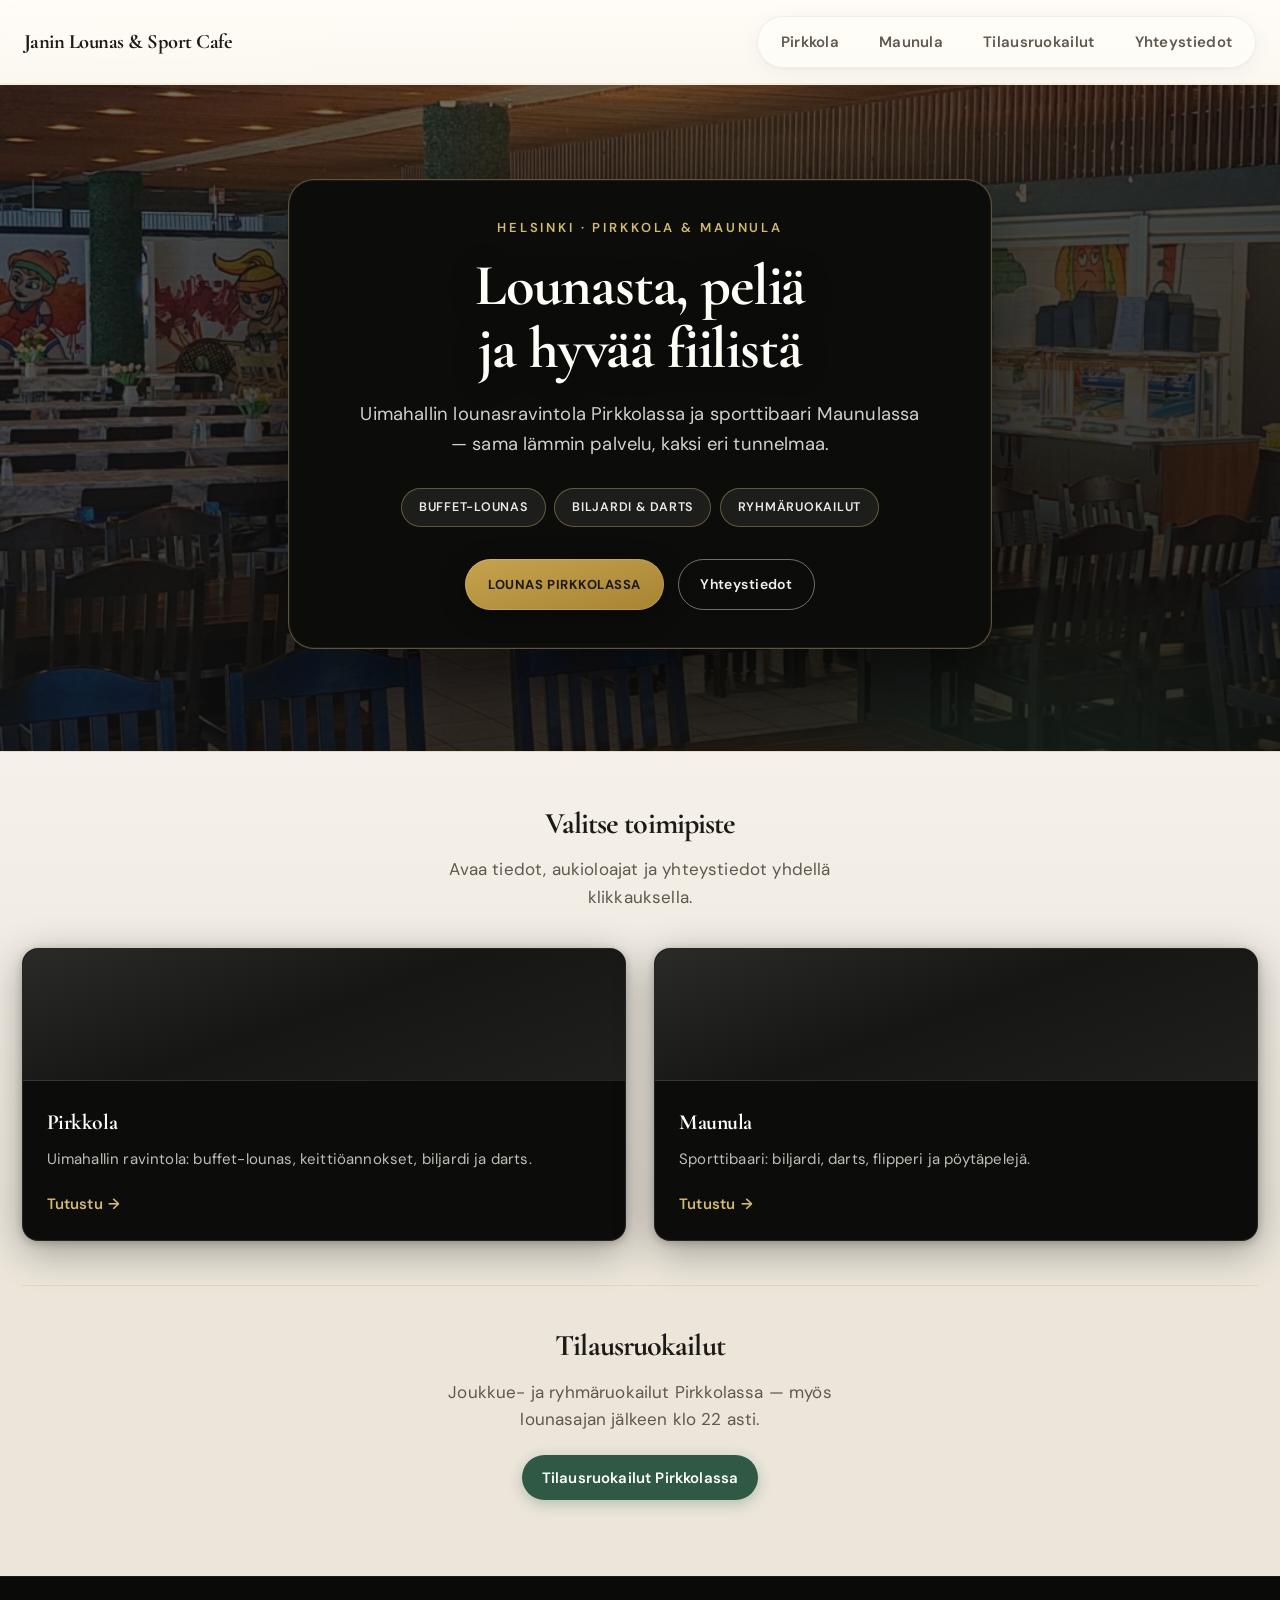
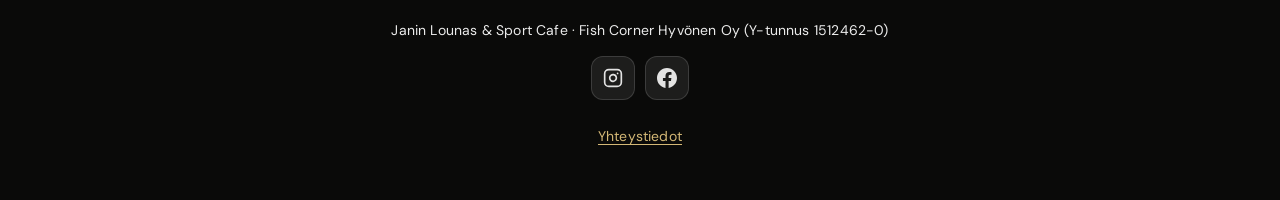
==== index.html @ 51cffa95 "Lisää faviconit, PWA-kuvakkeet ja jakoesikatselut. - Useita favicon-kokoja, apple-touch-icon, Androi" ====
<!DOCTYPE html>
<html lang="fi">
<head>
  <meta charset="utf-8">
  <meta name="viewport" content="width=device-width, initial-scale=1, viewport-fit=cover">
  <meta name="theme-color" content="#12110f">
  <title>Janin Lounas &amp; Sport Cafe — Tervetuloa</title>
  <meta name="description" content="Kahvilat ja ravintolat Helsingissä Pirkkolassa ja Maunulassa: lounas, anniskelu, live-urheilu sekä biljardi ja darts. Janin Lounas &amp; Sport Cafe.">
  <link rel="canonical" href="https://janinsportcafe.fi/">
  <meta name="robots" content="index, follow, max-image-preview:large">
  <link rel="sitemap" type="application/xml" title="Sitemap" href="https://janinsportcafe.fi/sitemap.xml">
  <link rel="alternate" hreflang="fi" href="https://janinsportcafe.fi/">
  <link rel="alternate" hreflang="x-default" href="https://janinsportcafe.fi/">
  <link rel="icon" href="favicon.ico" sizes="48x48">
  <link rel="icon" href="images/favicon-32x32.png" type="image/png" sizes="32x32">
  <link rel="icon" href="images/favicon-16x16.png" type="image/png" sizes="16x16">
  <link rel="icon" href="images/favicon.png" type="image/png" sizes="150x150">
  <link rel="apple-touch-icon" href="images/apple-touch-icon.png" sizes="180x180">
  <link rel="manifest" href="site.webmanifest">
  <meta name="application-name" content="Janin Lounas &amp; Sport Cafe">
  <meta name="apple-mobile-web-app-title" content="Janin Cafe">
  <meta name="apple-mobile-web-app-capable" content="yes">
  <meta name="apple-mobile-web-app-status-bar-style" content="black-translucent">
  <meta name="mobile-web-app-capable" content="yes">
  <meta name="msapplication-TileColor" content="#12110f">
  <meta name="msapplication-TileImage" content="https://janinsportcafe.fi/images/mstile-150x150.png">
  <meta name="msapplication-config" content="browserconfig.xml">
  <meta property="og:locale" content="fi_FI">
  <meta property="og:site_name" content="Janin Lounas &amp; Sport Cafe">
  <meta property="og:type" content="website">
  <meta property="og:title" content="Janin Lounas &amp; Sport Cafe — Tervetuloa">
  <meta property="og:description" content="Kahvilat ja ravintolat Helsingissä Pirkkolassa ja Maunulassa: lounas, anniskelu, live-urheilu sekä biljardi ja darts. Janin Lounas &amp; Sport Cafe.">
  <meta property="og:url" content="https://janinsportcafe.fi/">
  <meta property="og:image" content="https://janinsportcafe.fi/images/og-default.jpg">
  <meta property="og:image:width" content="1200">
  <meta property="og:image:height" content="1200">
  <meta property="og:image:alt" content="Janin Lounas ja Sport Cafe — Pirkkola ja Maunula, Helsinki">
  <meta property="og:image:secure_url" content="https://janinsportcafe.fi/images/og-default.jpg">
  <meta property="og:image:type" content="image/jpeg">
  <meta name="twitter:card" content="summary_large_image">
  <meta name="twitter:title" content="Janin Lounas &amp; Sport Cafe — Tervetuloa">
  <meta name="twitter:description" content="Kahvilat ja ravintolat Helsingissä Pirkkolassa ja Maunulassa: lounas, anniskelu, live-urheilu sekä biljardi ja darts.">
  <meta name="twitter:image" content="https://janinsportcafe.fi/images/og-default.jpg">
  <meta name="twitter:image:alt" content="Janin Lounas ja Sport Cafe — Pirkkola ja Maunula, Helsinki">
  <script type="application/ld+json">
  {
    "@context": "https://schema.org",
    "@graph": [
      {
        "@type": "WebSite",
        "@id": "https://janinsportcafe.fi/#website",
        "url": "https://janinsportcafe.fi/",
        "name": "Janin Lounas & Sport Cafe",
        "description": "Kahvilat ja ravintolat Helsingissä Pirkkolassa ja Maunulassa: lounas, anniskelu, live-urheilu sekä biljardi ja darts.",
        "inLanguage": "fi-FI",
        "publisher": { "@id": "https://janinsportcafe.fi/#organization" }
      },
      {
        "@type": "Organization",
        "@id": "https://janinsportcafe.fi/#organization",
        "name": "Fish Corner Hyvönen Oy",
        "alternateName": "Janin Lounas & Sport Cafe",
        "url": "https://janinsportcafe.fi/",
        "email": "janinsportcafe@hotmail.com",
        "telephone": "+358406879606",
        "taxID": "1512462-0",
        "logo": {
          "@type": "ImageObject",
          "url": "https://janinsportcafe.fi/images/icon-512.png",
          "width": 512,
          "height": 512
        },
        "image": "https://janinsportcafe.fi/images/og-default.jpg",
        "sameAs": [
          "https://www.facebook.com/janinsportcafe",
          "https://www.instagram.com/janin_lounas_pirkkola/"
        ]
      },
      {
        "@type": "Restaurant",
        "@id": "https://janinsportcafe.fi/pirkkola/#restaurant",
        "name": "Janin Lounas & Sport Cafe — Pirkkola",
        "url": "https://janinsportcafe.fi/pirkkola/",
        "image": "https://janinsportcafe.fi/images/home-hero-ravintola.png",
        "telephone": "+358406879606",
        "email": "janinsportcafe@hotmail.com",
        "servesCuisine": ["Suomalainen", "Lounas", "Burgerit"],
        "address": {
          "@type": "PostalAddress",
          "streetAddress": "Pirkkolan metsätie 6",
          "addressLocality": "Helsinki",
          "postalCode": "00630",
          "addressCountry": "FI"
        },
        "geo": {
          "@type": "GeoCoordinates",
          "latitude": 60.2324025,
          "longitude": 24.9122046
        },
        "parentOrganization": { "@id": "https://janinsportcafe.fi/#organization" }
      },
      {
        "@type": "BarOrPub",
        "@id": "https://janinsportcafe.fi/maunula/#restaurant",
        "name": "Janin Sport Bar & Cafe — Maunula",
        "url": "https://janinsportcafe.fi/maunula/",
        "image": "https://janinsportcafe.fi/images/maunula-hero-01.png",
        "telephone": "+358403500588",
        "email": "janinsportcafe@hotmail.com",
        "servesCuisine": ["Suomalainen", "Lounas", "Burgerit"],
        "address": {
          "@type": "PostalAddress",
          "streetAddress": "Rajametsäntie 32",
          "addressLocality": "Helsinki",
          "postalCode": "00630",
          "addressCountry": "FI"
        },
        "geo": {
          "@type": "GeoCoordinates",
          "latitude": 60.2292534,
          "longitude": 24.9336675
        },
        "parentOrganization": { "@id": "https://janinsportcafe.fi/#organization" }
      }
    ]
  }
  </script>
  <link rel="preconnect" href="https://fonts.googleapis.com">
  <link rel="preconnect" href="https://fonts.gstatic.com" crossorigin>
  <link href="https://fonts.googleapis.com/css2?family=Cormorant+Garamond:ital,wght@0,500;0,600;0,700;1,500&family=DM+Sans:ital,opsz,wght@0,9..40,400;0,9..40,500;0,9..40,600;0,9..40,700;1,9..40,400&display=swap" rel="stylesheet">
  <link rel="stylesheet" href="css/style.css">
  <script src="js/nav.js" defer></script>
  <script src="js/home-reveal.js" defer></script>
</head>
<body class="page-home">
  <a class="skip-link" href="#main-content">Hyppää sisältöön</a>
  <div class="layout">
    <header class="site-header site-header--home">
      <div class="site-header__inner">
        <a class="brand" href="index.html">Janin Lounas &amp; Sport Cafe</a>
        <button type="button" class="nav-toggle" aria-expanded="false" aria-controls="primary-nav" aria-label="Avaa valikko">
          <span class="nav-toggle__lines" aria-hidden="true"><span></span><span></span><span></span></span>
        </button>
        <nav id="primary-nav" class="nav nav--primary" aria-label="Päävalikko">
          <a href="pirkkola.html">Pirkkola</a>
          <a href="maunula.html">Maunula</a>
          <a href="pirkkola.html#tilausruokailut">Tilausruokailut</a>
          <a href="yhteystiedot.html">Yhteystiedot</a>
        </nav>
      </div>
    </header>

    <main class="home-main" id="main-content">
      <section class="home-hero" aria-labelledby="home-hero-title">
        <div class="home-hero__bg" aria-hidden="true"></div>
        <div class="home-hero__inner">
          <p class="home-hero__eyebrow home-reveal" style="--reveal-delay: 0ms">Helsinki · Pirkkola &amp; Maunula</p>
          <h1 id="home-hero-title" class="home-hero__title home-reveal" style="--reveal-delay: 90ms">Lounasta, peliä ja hyvää fiilistä</h1>
          <p class="home-hero__lead home-reveal" style="--reveal-delay: 180ms">
            Uimahallin lounasravintola Pirkkolassa ja sporttibaari Maunulassa — sama lämmin palvelu, kaksi eri tunnelmaa.
          </p>
          <ul class="home-hero__chips" aria-label="Palvelut pähkinänkuoressa">
            <li class="home-reveal" style="--reveal-delay: 270ms">Buffet-lounas</li>
            <li class="home-reveal" style="--reveal-delay: 340ms">Biljardi &amp; darts</li>
            <li class="home-reveal" style="--reveal-delay: 410ms">Ryhmäruokailut</li>
          </ul>
          <div class="home-hero__actions home-reveal" style="--reveal-delay: 500ms">
            <a class="btn btn--hero-primary" href="pirkkola.html">Lounas Pirkkolassa</a>
            <a class="btn btn--hero-secondary" href="yhteystiedot.html">Yhteystiedot</a>
          </div>
        </div>
      </section>

      <div class="home-main__inner">
        <header class="home-pick">
          <h2 class="home-pick__title home-reveal">Valitse toimipiste</h2>
          <p class="home-pick__subtitle home-reveal" style="--reveal-delay: 80ms">Avaa tiedot, aukioloajat ja yhteystiedot yhdellä klikkauksella.</p>
        </header>

        <div class="cards cards--home">
          <article class="card card--home home-reveal">
            <a class="card__link" href="pirkkola.html">
              <div class="card__image">
                <img src="https://janinsportcafe.fi/data/uploads/logot/pirkkola.png" alt="" width="200" height="80" loading="lazy" decoding="async">
              </div>
              <div class="card__body">
                <h3 class="card__title">Pirkkola</h3>
                <p class="card__meta">Uimahallin ravintola: buffet-lounas, keittiöannokset, biljardi ja darts.</p>
                <span class="card__cta">Tutustu <span class="card__cta-arrow" aria-hidden="true">→</span></span>
              </div>
            </a>
          </article>

          <article class="card card--home home-reveal">
            <a class="card__link" href="maunula.html">
              <div class="card__image">
                <img src="https://janinsportcafe.fi/data/uploads/logot/maunula.png" alt="" width="200" height="80" loading="lazy" decoding="async">
              </div>
              <div class="card__body">
                <h3 class="card__title">Maunula</h3>
                <p class="card__meta">Sporttibaari: biljardi, darts, flipperi ja pöytäpelejä.</p>
                <span class="card__cta">Tutustu <span class="card__cta-arrow" aria-hidden="true">→</span></span>
              </div>
            </a>
          </article>
        </div>

        <section class="home-tilaus" aria-labelledby="home-tilaus-title">
          <h2 id="home-tilaus-title" class="home-pick__title home-reveal">Tilausruokailut</h2>
          <p class="home-pick__subtitle home-reveal" style="--reveal-delay: 80ms">Joukkue- ja ryhmäruokailut Pirkkolassa — myös lounasajan jälkeen klo 22 asti.</p>
          <div class="home-tilaus__cta home-reveal" style="--reveal-delay: 160ms">
            <a class="btn btn--primary" href="pirkkola.html#tilausruokailut">Tilausruokailut Pirkkolassa</a>
          </div>
        </section>
      </div>
    </main>

    <footer class="site-footer">
      <p>Janin Lounas &amp; Sport Cafe · Fish Corner Hyvönen Oy (Y-tunnus 1512462-0)</p>
      <ul class="social-links social-links--footer" role="list">
        <li>
          <a class="social-link" href="https://www.instagram.com/janin_lounas_pirkkola/" rel="noopener noreferrer" target="_blank" aria-label="Janin Lounas Pirkkola Instagramissa">
            <svg class="social-link__icon" xmlns="http://www.w3.org/2000/svg" viewBox="0 0 24 24" fill="none" stroke="currentColor" stroke-width="2" stroke-linecap="round" stroke-linejoin="round" aria-hidden="true"><rect x="2" y="2" width="20" height="20" rx="5" ry="5"/><path d="M16 11.37A4 4 0 1 1 12.63 8 4 4 0 0 1 16 11.37z"/><line x1="17.5" y1="6.5" x2="17.51" y2="6.5"/></svg>
          </a>
        </li>
        <li>
          <a class="social-link" href="https://www.facebook.com/janinsportcafe" rel="noopener noreferrer" target="_blank" aria-label="Janin Lounas &amp; Sport Cafe Facebookissa">
            <svg class="social-link__icon" xmlns="http://www.w3.org/2000/svg" viewBox="0 0 24 24" aria-hidden="true"><path fill="currentColor" d="M24 12.073C24 5.405 18.627 0 12 0S0 5.405 0 12.073c0 5.999 4.437 10.961 10.206 11.854v-8.384H7.129v-3.47h3.077V9.43c0-3.007 1.792-4.669 4.533-4.669 1.312 0 2.686.236 2.686.236v3.019h-1.515c-1.492 0-1.956.925-1.956 1.873v2.25h3.328l-.531 3.47h-2.797v8.384C19.564 23.034 24 18.072 24 12.073Z"/></svg>
          </a>
        </li>
      </ul>
      <p><a href="yhteystiedot.html">Yhteystiedot</a></p>
    </footer>
  </div>
</body>
</html>
---- css/style.css ----
/* Janin Lounas & Sport Cafe — premium ravintola (editorial + lämmin paperi) */
:root {
  /* Sivun vaalea tausta */
  --bg: #f5f1ea;
  --bg-alt: #ebe5da;
  --paper: #fffdf8;

  /* Laatikot (musta / hiilenharmaa) */
  --surface: #0c0c0b;
  --surface-2: #141413;
  --surface-3: #1d1d1b;

  /* Teksti laatikon ulkopuolella (vaalea tausta) */
  --ink: #3a3630;
  --ink-soft: #1c1916;
  --muted: #5e584f;

  /* Teksti laatikon sisällä */
  --on-box: #f2efe6;
  --on-box-heading: #fffdf8;
  --on-box-muted: rgba(242, 239, 230, 0.78);
  --on-box-faint: rgba(242, 239, 230, 0.5);
  --link-on-box: #d4b876;
  --link-on-box-hover: #ecd9a0;
  --box-border: rgba(255, 253, 248, 0.1);
  --box-border-subtle: rgba(255, 253, 248, 0.06);

  --accent: #2f5845;
  --accent-hover: #254538;
  --accent-dim: rgba(149, 201, 176, 0.35);
  --accent-soft: rgba(47, 88, 69, 0.22);
  --accent-on-dark: #9bcbb0;
  --gold: #8f6b26;
  --gold-light: #c4a34f;
  --link: #2a5040;
  --link-hover: #1e3a2e;
  --border: rgba(28, 25, 22, 0.09);
  --border-subtle: rgba(28, 25, 22, 0.055);
  --radius: 14px;
  --radius-sm: 10px;
  --shadow: 0 10px 40px rgba(0, 0, 0, 0.32), 0 2px 10px rgba(0, 0, 0, 0.22);
  --shadow-hover: 0 28px 64px rgba(0, 0, 0, 0.42), 0 10px 28px rgba(0, 0, 0, 0.28);
  --font-display: "Cormorant Garamond", Georgia, "Times New Roman", serif;
  --font-body: "DM Sans", system-ui, -apple-system, "Segoe UI", sans-serif;
  --max: 80rem;
  --panel-max: min(100% - 1rem, var(--max));
  --footer-bg: #0a0a09;
  --footer-muted: rgba(255, 253, 248, 0.74);
  --footer-link: #d4b876;
  --hero-brass: #d4b876;
  --hero-frost: rgba(18, 16, 14, 0.42);
}

*,
*::before,
*::after {
  box-sizing: border-box;
}

html {
  scroll-behavior: smooth;
  -webkit-text-size-adjust: 100%;
  text-size-adjust: 100%;
  overflow-x: clip;
}

body {
  margin: 0;
  font-family: var(--font-body);
  font-size: clamp(1rem, 0.28vw + 0.94rem, 1.0625rem);
  line-height: 1.62;
  letter-spacing: 0.01em;
  color: var(--ink);
  background: var(--bg);
  background-image:
    radial-gradient(ellipse 120% 80% at 50% -20%, rgba(196, 163, 79, 0.07), transparent 55%),
    linear-gradient(180deg, #faf8f3 0%, var(--bg) 42%, #e6dfd3 100%);
  overflow-x: clip;
  padding-bottom: env(safe-area-inset-bottom, 0);
  text-rendering: optimizeLegibility;
  -webkit-font-smoothing: antialiased;
}

.skip-link {
  position: absolute;
  left: -9999px;
  top: 0;
  z-index: 100;
  padding: 0.65rem 1.1rem;
  background: var(--accent);
  color: #fff;
  font-weight: 700;
  font-size: 0.875rem;
  text-decoration: none;
  border-radius: 0 0 10px 0;
  box-shadow: var(--shadow);
}

.skip-link:focus {
  left: max(1rem, env(safe-area-inset-left));
  outline: 2px solid var(--gold);
  outline-offset: 2px;
}

img {
  max-width: 100%;
  height: auto;
  display: block;
}

a {
  color: var(--link);
  text-decoration-thickness: 1px;
  text-underline-offset: 3px;
}

a:hover {
  color: var(--link-hover);
}

a:focus-visible {
  outline: 2px solid var(--accent);
  outline-offset: 2px;
}

/* Laatikot: musta pinta, vaalea teksti (sivun tausta pysyy vaaleana) */
.page-branch .branch-intro,
.content-panel,
.card,
.contact-block,
.menu-section:not(.menu-section--pirkkola-print):not(.menu-section--maunula-print),
.fb-embed-wrap,
.callout,
.tilaus-standout,
.page-minimal main {
  color: var(--on-box-muted);
  border-color: var(--box-border);
}

.page-branch .branch-intro .page-title,
.content-panel h2,
.content-panel__title-row h2,
.card__title,
.card--home .card__title,
.menu-title,
.contact-block strong {
  color: var(--on-box-heading);
}

.card__meta,
.page-branch .branch-intro .page-intro {
  color: var(--on-box-muted);
}

.content-panel > p:first-of-type,
.content-panel li,
.contact-block p {
  color: var(--on-box-muted);
}

.content-panel a:not(.btn),
.page-branch .branch-intro a:not(.btn),
.contact-block a:not(.btn),
.content-panel__jump {
  color: var(--link-on-box);
}

.content-panel a:not(.btn):hover,
.page-branch .branch-intro a:not(.btn):hover,
.contact-block a:not(.btn):hover,
.content-panel__jump:hover {
  color: var(--link-on-box-hover);
}

.content-panel h2,
.content-panel__title-row {
  border-bottom-color: rgba(196, 163, 79, 0.45);
}

.content-panel .hours-list li,
.contact-block .hours-list li {
  border-bottom-color: var(--box-border-subtle);
}

.content-panel .hours-list strong,
.contact-block .hours-list strong {
  color: var(--accent-on-dark);
}

.content-panel .fb-hint,
.tilaus-standout .fb-hint {
  color: var(--on-box-faint);
}

.content-panel .activity-card__meta {
  color: var(--on-box-muted);
}

.content-panel .activity-card__meta strong {
  color: var(--on-box);
}

.content-panel .activity-card__meta span {
  color: var(--accent-on-dark);
}

.content-panel .price-tag,
.contact-block .price-tag {
  color: var(--accent-on-dark);
}

code {
  font-family: ui-monospace, "Cascadia Code", monospace;
  font-size: 0.88em;
  background: #e4dfd4;
  color: var(--ink-soft);
  padding: 0.12em 0.45em;
  border-radius: 6px;
  border: 1px solid rgba(28, 25, 22, 0.1);
}

.site-header {
  position: sticky;
  top: 0;
  z-index: 50;
  padding-top: env(safe-area-inset-top, 0);
  background: linear-gradient(
    180deg,
    rgba(255, 253, 248, 0.97) 0%,
    rgba(251, 247, 240, 0.93) 55%,
    rgba(247, 242, 234, 0.9) 100%
  );
  backdrop-filter: blur(22px) saturate(1.28);
  -webkit-backdrop-filter: blur(22px) saturate(1.28);
  border-bottom: 1px solid rgba(28, 25, 22, 0.065);
  box-shadow:
    0 1px 0 rgba(255, 253, 248, 0.85) inset,
    0 -1px 0 rgba(196, 163, 79, 0.14) inset,
    0 14px 42px rgba(18, 17, 15, 0.07),
    0 2px 6px rgba(18, 17, 15, 0.04);
}

.site-header__inner {
  max-width: var(--max);
  margin: 0 auto;
  padding: 0.85rem max(1.1rem, env(safe-area-inset-left)) 0.85rem max(1.1rem, env(safe-area-inset-right));
  display: flex;
  flex-wrap: wrap;
  align-items: center;
  justify-content: space-between;
  gap: 0.75rem 1rem;
}

.brand {
  flex: 1 1 auto;
  min-width: 0;
  font-family: var(--font-display);
  font-weight: 700;
  font-size: clamp(1.08rem, 3.2vw, 1.28rem);
  line-height: 1.15;
  color: var(--ink-soft);
  text-decoration: none;
  letter-spacing: -0.025em;
  padding: 0.35rem 0;
  transition: color 0.22s ease, opacity 0.22s ease;
}

.brand:hover {
  color: var(--link-hover);
}

.nav-toggle {
  flex: 0 0 auto;
  display: inline-flex;
  flex-direction: column;
  justify-content: center;
  align-items: center;
  gap: 5px;
  width: 2.75rem;
  height: 2.75rem;
  padding: 0;
  margin: 0;
  border: 1px solid rgba(28, 25, 22, 0.1);
  border-radius: 12px;
  background: rgba(255, 253, 248, 0.88);
  box-shadow:
    0 1px 0 rgba(255, 253, 248, 0.95) inset,
    0 2px 10px rgba(28, 25, 22, 0.05);
  cursor: pointer;
  color: var(--ink-soft);
  -webkit-tap-highlight-color: transparent;
  transition: border-color 0.2s ease, box-shadow 0.2s ease, background 0.2s ease;
}

.nav-toggle:hover {
  border-color: rgba(196, 163, 79, 0.5);
  color: var(--ink-soft);
  background: rgba(255, 253, 248, 0.98);
  box-shadow:
    0 1px 0 rgba(255, 253, 248, 1) inset,
    0 4px 16px rgba(28, 25, 22, 0.07);
}

.nav-toggle:focus-visible {
  outline: 2px solid var(--accent);
  outline-offset: 2px;
}

.nav-toggle__lines {
  display: flex;
  flex-direction: column;
  gap: 5px;
  pointer-events: none;
}

.nav-toggle__lines span {
  display: block;
  width: 1.25rem;
  height: 2px;
  background: currentColor;
  border-radius: 1px;
}

.nav.nav--primary {
  display: none;
  flex: 1 0 100%;
  flex-direction: column;
  align-items: stretch;
  flex-wrap: nowrap;
  gap: 0;
  margin: 0;
  padding: 0.35rem 0 0;
  border-top: 1px solid var(--border-subtle);
}

.nav.nav--primary.is-open {
  display: flex;
}

.nav.nav--primary a {
  font-size: 1rem;
  font-weight: 600;
  color: var(--muted);
  text-decoration: none;
  padding: 0.85rem 0.15rem;
  min-height: 2.75rem;
  display: flex;
  align-items: center;
  border-bottom: 1px solid var(--border-subtle);
  transition: color 0.2s ease, background 0.2s ease;
}

.nav.nav--primary a:last-child {
  border-bottom: none;
}

.nav.nav--primary a:hover,
.nav.nav--primary a:focus-visible {
  color: var(--ink-soft);
}

.nav.nav--primary a[aria-current="page"] {
  color: var(--ink-soft);
}

@media (min-width: 48rem) {
  .site-header__inner {
    flex-wrap: nowrap;
    padding: 1rem 1.5rem;
    gap: 1.25rem;
  }

  .brand {
    flex: 0 1 auto;
    padding: 0;
  }

  .nav-toggle {
    display: none;
  }

  .nav.nav--primary {
    display: flex !important;
    flex: 0 1 auto;
    flex-direction: row;
    flex-wrap: wrap;
    align-items: center;
    gap: 0.2rem;
    width: auto;
    margin: 0;
    padding: 0.28rem;
    border-top: none;
    background: rgba(255, 253, 248, 0.65);
    border: 1px solid rgba(28, 25, 22, 0.06);
    border-radius: 999px;
    box-shadow:
      0 1px 0 rgba(255, 253, 248, 0.95) inset,
      0 4px 22px rgba(28, 25, 22, 0.045),
      0 1px 3px rgba(28, 25, 22, 0.04);
  }

  .nav.nav--primary a {
    font-size: 0.9375rem;
    font-weight: 600;
    letter-spacing: 0.02em;
    padding: 0.52rem 1.15rem;
    min-height: 0;
    border-bottom: none;
    border-radius: 999px;
    color: var(--muted);
    transition:
      color 0.2s ease,
      background 0.22s ease,
      box-shadow 0.22s ease,
      transform 0.2s ease;
  }

  .nav.nav--primary a:hover,
  .nav.nav--primary a:focus-visible {
    color: var(--ink-soft);
    background: rgba(255, 253, 248, 0.95);
    box-shadow: 0 2px 10px rgba(28, 25, 22, 0.06);
  }

  .nav.nav--primary a[aria-current="page"] {
    color: var(--ink-soft);
    background: linear-gradient(165deg, rgba(47, 88, 69, 0.16) 0%, rgba(47, 88, 69, 0.07) 100%);
    box-shadow:
      0 1px 0 rgba(255, 253, 248, 0.55) inset,
      0 1px 4px rgba(47, 88, 69, 0.12);
  }

  @media (hover: hover) and (pointer: fine) {
    .nav.nav--primary a:hover {
      transform: translateY(-1px);
    }

    .nav.nav--primary a[aria-current="page"]:hover {
      transform: none;
    }
  }
}

main {
  max-width: var(--max);
  margin: 0 auto;
  padding: 1.5rem max(1rem, env(safe-area-inset-left)) 3rem max(1rem, env(safe-area-inset-right));
}

@media (min-width: 48rem) {
  main {
    padding: 2rem 1.25rem 4rem;
  }

  .page-pirkkola main.branch-main,
  .page-maunula main.branch-main,
  .page-contact.page-branch main.branch-main {
    padding-top: 0;
    padding-bottom: max(1.5rem, env(safe-area-inset-bottom));
    padding-left: env(safe-area-inset-left, 0px);
    padding-right: env(safe-area-inset-right, 0px);
  }
}

.page-contact main {
  max-width: none;
}

/* Toimipistesivut (Pirkkola / Maunula): laatikot kuten etusivulla */
.page-branch main.branch-main {
  display: flex;
  flex-direction: column;
  gap: 1.5rem;
  width: 100%;
  max-width: var(--max);
  margin-left: auto;
  margin-right: auto;
  box-sizing: border-box;
}

.page-branch main.branch-main > .back-row,
.page-branch main.branch-main > .branch-intro,
.page-branch main.branch-main > .branch-grid,
.page-branch main.branch-main > .branch-stack,
.page-branch main.branch-main > section {
  max-width: var(--panel-max);
  margin-left: auto;
  margin-right: auto;
  width: 100%;
  box-sizing: border-box;
}

.page-branch main.branch-main > .content-panel--branch-wide {
  max-width: var(--max);
}

.page-branch main.branch-main > .back-row {
  margin-bottom: 0;
  padding: 0.35rem max(1rem, env(safe-area-inset-left)) 0.85rem max(1rem, env(safe-area-inset-right));
  background: transparent;
  border: none;
  border-radius: 0;
  box-shadow: none;
}

.page-branch main.branch-main > .back-row .back-row__link {
  display: inline-flex;
  align-items: center;
  justify-content: center;
  gap: 0.5rem;
  margin: 0 auto;
  padding: 0.65rem 1.35rem 0.65rem 1.1rem;
  font-family: var(--font-body);
  font-weight: 600;
  font-size: 0.875rem;
  letter-spacing: 0.04em;
  text-decoration: none;
  color: var(--ink-soft);
  background: linear-gradient(
    165deg,
    rgba(255, 253, 248, 0.99) 0%,
    rgba(247, 242, 233, 0.96) 48%,
    rgba(241, 235, 224, 0.94) 100%
  );
  border: 1px solid rgba(28, 25, 22, 0.08);
  border-radius: 999px;
  box-shadow:
    0 1px 0 rgba(255, 253, 248, 0.98) inset,
    0 2px 0 rgba(196, 163, 79, 0.12) inset,
    0 8px 28px rgba(28, 25, 22, 0.07),
    0 2px 6px rgba(28, 25, 22, 0.04);
  transition:
    color 0.22s ease,
    border-color 0.22s ease,
    box-shadow 0.22s ease,
    transform 0.22s ease,
    background 0.22s ease;
}

.page-branch main.branch-main > .back-row .back-row__link::before {
  content: "←";
  font-weight: 600;
  font-size: 1.05em;
  line-height: 1;
  opacity: 0.72;
  flex-shrink: 0;
  transform: translateY(-0.03em);
}

.page-branch main.branch-main > .back-row .back-row__link:hover {
  color: var(--link);
  border-color: rgba(196, 163, 79, 0.42);
  background: linear-gradient(
    165deg,
    rgba(255, 253, 248, 1) 0%,
    rgba(252, 248, 238, 0.98) 100%
  );
  box-shadow:
    0 1px 0 rgba(255, 253, 248, 1) inset,
    0 2px 0 rgba(196, 163, 79, 0.2) inset,
    0 12px 36px rgba(28, 25, 22, 0.09),
    0 2px 8px rgba(47, 88, 69, 0.08);
}

.page-branch main.branch-main > .back-row .back-row__link:focus-visible {
  outline: 2px solid var(--accent);
  outline-offset: 3px;
}

@media (hover: hover) and (pointer: fine) {
  .page-branch main.branch-main > .back-row .back-row__link:hover {
    transform: translateY(-1px);
  }
}

/* Pirkkola & Maunula: täysleveys, korkeus, vaalea tausta pääalueella */
.page-pirkkola .site-header__inner,
.page-maunula .site-header__inner,
.page-contact .site-header__inner {
  max-width: none;
}

.page-pirkkola .layout,
.page-maunula .layout,
.page-contact .layout {
  min-height: 100dvh;
}

.page-pirkkola main.branch-main,
.page-maunula main.branch-main,
.page-contact.page-branch main.branch-main {
  flex: 1 1 auto;
  max-width: none;
  width: 100%;
  margin-left: 0;
  margin-right: 0;
  padding-top: 0;
  padding-bottom: max(1.25rem, env(safe-area-inset-bottom));
  padding-left: env(safe-area-inset-left, 0px);
  padding-right: env(safe-area-inset-right, 0px);
  background: transparent;
}

.page-pirkkola .branch-visual-hero,
.page-maunula .branch-visual-hero {
  width: 100%;
  margin: 0;
}

.branch-hero-shell {
  position: relative;
  width: 100%;
}

.page-pirkkola .branch-hero-shell .back-row--hero-overlay,
.page-maunula .branch-hero-shell .back-row--hero-overlay {
  position: absolute;
  z-index: 5;
  bottom: clamp(1rem, 2.8vw, 1.65rem);
  left: clamp(1rem, 3.5vw, 2.25rem);
  margin: 0;
  padding: 0;
  max-width: none;
  width: auto;
  text-align: left;
}

.page-pirkkola .branch-hero-shell .back-row--hero-overlay .back-row__link,
.page-maunula .branch-hero-shell .back-row--hero-overlay .back-row__link,
.page-contact.page-branch main.branch-main > .back-row--hero-overlay .back-row__link {
  margin: 0;
  padding: 0.78rem 1.55rem 0.78rem 1.2rem;
  font-size: 0.9375rem;
  font-weight: 700;
  letter-spacing: 0.05em;
  text-transform: none;
  color: var(--on-box-heading);
  background:
    linear-gradient(
      165deg,
      rgba(22, 21, 19, 0.92) 0%,
      rgba(12, 12, 11, 0.88) 100%
    );
  border: 1px solid rgba(196, 163, 79, 0.55);
  border-radius: 999px;
  box-shadow:
    0 1px 0 rgba(255, 253, 248, 0.1) inset,
    0 10px 32px rgba(0, 0, 0, 0.42),
    0 0 0 1px rgba(0, 0, 0, 0.28);
  backdrop-filter: blur(10px);
  -webkit-backdrop-filter: blur(10px);
}

.page-pirkkola .branch-hero-shell .back-row--hero-overlay .back-row__link::before,
.page-maunula .branch-hero-shell .back-row--hero-overlay .back-row__link::before,
.page-contact.page-branch main.branch-main > .back-row--hero-overlay .back-row__link::before {
  color: var(--gold-light);
  opacity: 1;
}

.page-pirkkola .branch-hero-shell .back-row--hero-overlay .back-row__link:hover,
.page-maunula .branch-hero-shell .back-row--hero-overlay .back-row__link:hover,
.page-contact.page-branch main.branch-main > .back-row--hero-overlay .back-row__link:hover {
  color: #fffdf8;
  border-color: var(--gold-light);
  background:
    linear-gradient(
      165deg,
      rgba(47, 88, 69, 0.94) 0%,
      rgba(22, 21, 19, 0.92) 100%
    );
  box-shadow:
    0 1px 0 rgba(255, 253, 248, 0.14) inset,
    0 14px 38px rgba(0, 0, 0, 0.48),
    0 0 0 1px rgba(196, 163, 79, 0.35);
}

.page-pirkkola .branch-hero-shell .back-row--hero-overlay .back-row__link:focus-visible,
.page-maunula .branch-hero-shell .back-row--hero-overlay .back-row__link:focus-visible,
.page-contact.page-branch main.branch-main > .back-row--hero-overlay .back-row__link:focus-visible {
  outline: 2px solid var(--gold-light);
  outline-offset: 3px;
}

.page-contact.page-branch main.branch-main > .back-row--hero-overlay {
  text-align: left;
  margin-bottom: 0;
  padding:
    clamp(1rem, 3vw, 1.35rem)
    max(1rem, env(safe-area-inset-right))
    0.25rem
    max(1rem, env(safe-area-inset-left));
  background: transparent;
  border: none;
  box-shadow: none;
}

@media (hover: hover) and (pointer: fine) {
  .page-pirkkola .branch-hero-shell .back-row--hero-overlay .back-row__link:hover,
  .page-maunula .branch-hero-shell .back-row--hero-overlay .back-row__link:hover,
  .page-contact.page-branch main.branch-main > .back-row--hero-overlay .back-row__link:hover {
    transform: translateY(-1px);
  }
}

.branch-visual-hero {
  position: relative;
  width: 100%;
  height: clamp(10rem, 26vh, 14rem);
  flex-shrink: 0;
  overflow: hidden;
}

.branch-visual-hero .branch-visual-hero__bg {
  position: absolute;
  inset: 0;
  background:
    linear-gradient(180deg, rgba(18, 17, 15, 0.35) 0%, rgba(18, 17, 15, 0.68) 100%),
    url("../images/home-hero-bg-new.png") center / cover no-repeat;
}

/* Pirkkola & Maunula: kuvat vierekkäin, vaakakarusselli */
.page-pirkkola .branch-visual-hero--gallery,
.page-maunula .branch-visual-hero--gallery {
  --branch-hero-visible: 7;
  --branch-hero-slide: calc(100vw / var(--branch-hero-visible));
  --branch-hero-frame: clamp(0.3rem, 0.55vw, 0.45rem);
  --branch-hero-marquee-duration: 78s;
  position: relative;
  height: auto;
  overflow: hidden;
  background:
    radial-gradient(ellipse 90% 120% at 50% -20%, rgba(196, 163, 79, 0.14), transparent 55%),
    linear-gradient(180deg, #0a0a09 0%, var(--surface) 42%, #0a0a09 100%);
  border-block: 1px solid rgba(196, 163, 79, 0.22);
  box-shadow:
    inset 0 1px 0 rgba(255, 253, 248, 0.04),
    0 18px 48px rgba(0, 0, 0, 0.28);
}

.page-pirkkola .branch-visual-hero--gallery::before,
.page-maunula .branch-visual-hero--gallery::before {
  content: "";
  position: absolute;
  inset: 0 auto auto 0;
  z-index: 3;
  width: 100%;
  height: 3px;
  background: linear-gradient(
    90deg,
    transparent 8%,
    rgba(196, 163, 79, 0.35) 24%,
    var(--gold-light) 50%,
    rgba(196, 163, 79, 0.35) 76%,
    transparent 92%
  );
  pointer-events: none;
}

.branch-visual-hero--gallery .branch-visual-hero__viewport {
  overflow: hidden;
  width: 100%;
  position: relative;
  padding-block: clamp(0.85rem, 2.2vw, 1.35rem);
}

.branch-visual-hero--gallery .branch-visual-hero__viewport::before,
.branch-visual-hero--gallery .branch-visual-hero__viewport::after {
  content: "";
  position: absolute;
  top: 0;
  bottom: 0;
  z-index: 2;
  width: clamp(2.5rem, 11vw, 7.5rem);
  pointer-events: none;
}

.branch-visual-hero--gallery .branch-visual-hero__viewport::before {
  left: 0;
  background: linear-gradient(90deg, #0a0a09 8%, rgba(10, 10, 9, 0.72) 45%, transparent 100%);
}

.branch-visual-hero--gallery .branch-visual-hero__viewport::after {
  right: 0;
  background: linear-gradient(270deg, #0a0a09 8%, rgba(10, 10, 9, 0.72) 45%, transparent 100%);
}

.branch-visual-hero--gallery .branch-visual-hero__track {
  display: flex;
  flex-direction: row;
  flex-wrap: nowrap;
  width: max-content;
  gap: 0;
  animation: branch-hero-marquee var(--branch-hero-marquee-duration) linear infinite;
  will-change: transform;
}

@media (hover: hover) and (pointer: fine) {
  .branch-visual-hero--gallery:hover .branch-visual-hero__track {
    animation-play-state: paused;
  }
}

@keyframes branch-hero-marquee {
  0% {
    transform: translateX(0);
  }
  100% {
    transform: translateX(-50%);
  }
}

.branch-visual-hero--gallery .branch-visual-hero__photo {
  flex: 0 0 var(--branch-hero-slide);
  width: var(--branch-hero-slide);
  margin: 0;
  padding: 0 var(--branch-hero-frame);
  overflow: visible;
  line-height: 0;
  position: relative;
}

.branch-visual-hero--gallery .branch-visual-hero__photo::after {
  content: "";
  position: absolute;
  inset: 0 var(--branch-hero-frame);
  z-index: 1;
  border-radius: clamp(10px, 1.4vw, 16px);
  background:
    linear-gradient(180deg, rgba(255, 253, 248, 0.08) 0%, transparent 28%),
    linear-gradient(0deg, rgba(8, 8, 7, 0.72) 0%, transparent 42%);
  box-shadow: inset 0 0 0 1px rgba(255, 253, 248, 0.07);
  pointer-events: none;
}

.branch-visual-hero--gallery .branch-visual-hero__photo img {
  width: 100%;
  height: clamp(13.5rem, 30vh, 21rem);
  object-fit: cover;
  object-position: center;
  display: block;
  border-radius: clamp(10px, 1.4vw, 16px);
  box-shadow:
    0 16px 42px rgba(0, 0, 0, 0.46),
    0 4px 14px rgba(0, 0, 0, 0.28),
    inset 0 1px 0 rgba(255, 253, 248, 0.08);
  filter: saturate(0.94) contrast(1.04);
  transition:
    transform 0.7s cubic-bezier(0.22, 1, 0.36, 1),
    filter 0.7s ease,
    box-shadow 0.7s ease;
}

@media (hover: hover) and (pointer: fine) {
  .branch-visual-hero--gallery:hover .branch-visual-hero__photo img {
    filter: saturate(0.88) contrast(1.02) brightness(0.94);
  }

  .branch-visual-hero--gallery .branch-visual-hero__photo:hover img {
    transform: scale(1.035);
    filter: saturate(1) contrast(1.06) brightness(1);
    box-shadow:
      0 22px 52px rgba(0, 0, 0, 0.52),
      0 8px 20px rgba(0, 0, 0, 0.32),
      0 0 0 1px rgba(196, 163, 79, 0.28),
      inset 0 1px 0 rgba(255, 253, 248, 0.12);
  }
}

@media (max-width: 640px) {
  .page-pirkkola .branch-hero-shell,
  .page-maunula .branch-hero-shell {
    display: flex;
    flex-direction: column;
    gap: 0.7rem;
  }

  .page-pirkkola .branch-hero-shell .back-row--hero-overlay,
  .page-maunula .branch-hero-shell .back-row--hero-overlay {
    position: static;
    order: 2;
    width: 100%;
    max-width: var(--panel-max);
    margin-inline: auto;
    padding: 0 max(0.75rem, env(safe-area-inset-right)) 0.15rem max(0.75rem, env(safe-area-inset-left));
  }
}

@media (max-width: 47.99rem) {
  .page-pirkkola .branch-visual-hero--gallery,
  .page-maunula .branch-visual-hero--gallery {
    --branch-hero-visible: 1;
    --branch-hero-frame: 0.15rem;
    --branch-hero-marquee-duration: 56s;
  }

  .branch-visual-hero--gallery .branch-visual-hero__viewport {
    padding-block: 0.35rem;
  }

  .branch-visual-hero--gallery .branch-visual-hero__viewport::before,
  .branch-visual-hero--gallery .branch-visual-hero__viewport::after {
    display: none;
  }

  .branch-visual-hero--gallery .branch-visual-hero__photo::after {
    border-radius: 10px;
    background:
      linear-gradient(180deg, rgba(255, 253, 248, 0.05) 0%, transparent 18%),
      linear-gradient(0deg, rgba(8, 8, 7, 0.28) 0%, transparent 24%);
  }

  .branch-visual-hero--gallery .branch-visual-hero__photo img {
    width: 100%;
    height: clamp(12.5rem, 52vw, 16rem);
    max-height: none;
    min-height: 0;
    aspect-ratio: auto;
    border-radius: 10px;
    object-fit: cover;
    object-position: center center;
  }
}

@media (max-width: 29.99rem) {
  .page-pirkkola .branch-hero-shell .back-row--hero-overlay .back-row__link,
  .page-maunula .branch-hero-shell .back-row--hero-overlay .back-row__link {
    padding: 0.62rem 1.1rem 0.62rem 0.95rem;
    font-size: 0.8125rem;
  }

  .branch-visual-hero--gallery .branch-visual-hero__photo img {
    height: clamp(11.5rem, 48vw, 14.5rem);
  }
}

@media (min-width: 48rem) and (max-width: 63.99rem) {
  .page-pirkkola .branch-visual-hero--gallery,
  .page-maunula .branch-visual-hero--gallery {
    --branch-hero-visible: 3;
    --branch-hero-marquee-duration: 68s;
  }

  .branch-visual-hero--gallery .branch-visual-hero__photo img {
    height: clamp(12rem, 22vh, 16rem);
  }
}

@media (min-width: 64rem) and (max-width: 87.99rem) {
  .page-pirkkola .branch-visual-hero--gallery,
  .page-maunula .branch-visual-hero--gallery {
    --branch-hero-visible: 5;
    --branch-hero-marquee-duration: 74s;
  }
}

@media (prefers-reduced-motion: reduce) {
  .branch-visual-hero--gallery .branch-visual-hero__track {
    animation: none;
    width: 100%;
    flex-wrap: wrap;
    justify-content: center;
  }

  .branch-visual-hero--gallery .branch-visual-hero__photo[aria-hidden="true"] {
    display: none;
  }

  .branch-visual-hero--gallery .branch-visual-hero__photo {
    flex: 0 0 calc(100% / var(--branch-hero-visible, 7));
    width: calc(100% / var(--branch-hero-visible, 7));
  }

  .branch-visual-hero--gallery .branch-visual-hero__photo img {
    transition: none;
    height: auto;
    aspect-ratio: 16 / 10;
    max-height: 14rem;
  }

  .branch-visual-hero--gallery .branch-visual-hero__photo:hover img {
    transform: none;
  }
}

@media (prefers-reduced-motion: reduce) and (max-width: 47.99rem) {
  .branch-visual-hero--gallery .branch-visual-hero__photo {
    flex: 0 0 100%;
    width: 100%;
  }

  .branch-visual-hero--gallery .branch-visual-hero__photo img {
    height: clamp(11.5rem, 48vw, 15rem);
  }
}

.branch-visual-hero .branch-visual-hero__bg::after {
  content: "";
  position: absolute;
  inset: 0;
  background: radial-gradient(ellipse 80% 55% at 50% 0%, rgba(212, 184, 118, 0.12), transparent 50%);
  pointer-events: none;
}

.page-branch .branch-intro {
  padding: clamp(1.35rem, 4vw, 1.85rem) clamp(1.15rem, 4vw, 1.5rem);
  background: var(--surface);
  border: 1px solid var(--box-border);
  border-radius: clamp(16px, 3vw, 22px);
  box-shadow: var(--shadow);
  border-top: 3px solid var(--gold-light);
  text-align: center;
}

.page-branch .branch-intro .page-title {
  margin-top: 0;
}

.page-branch .branch-intro .page-intro {
  margin-bottom: 0;
  margin-left: auto;
  margin-right: auto;
}

.content-panel {
  background: var(--surface);
  border: 1px solid var(--box-border);
  border-radius: 16px;
  box-shadow: var(--shadow);
  padding: 1.35rem 1.2rem 1.45rem;
}

.content-panel h2 {
  margin: 0 0 1rem;
  font-family: var(--font-display);
  font-size: clamp(1.2rem, 2.5vw, 1.35rem);
  font-weight: 700;
  letter-spacing: -0.01em;
  color: var(--on-box-heading);
  padding-bottom: 0.45rem;
  border-bottom: 2px solid rgba(196, 163, 79, 0.45);
  display: inline-block;
}

.content-panel.content-panel--lounas-split > h2 {
  font-size: clamp(1.32rem, 2.75vw, 1.55rem);
}

/* Buffet-kuvat lounaslistan yläpuolella (Pirkkola) */
.lounas-gallery {
  display: grid;
  grid-template-columns: 1fr;
  gap: 0.85rem;
  margin: 0.35rem 0 1.15rem;
}

@media (min-width: 40rem) {
  .lounas-gallery {
    grid-template-columns: repeat(3, minmax(0, 1fr));
    gap: 0.75rem;
    align-items: stretch;
  }
}

.lounas-gallery__item {
  margin: 0;
  border-radius: 12px;
  overflow: hidden;
  border: 1px solid var(--box-border-subtle);
  box-shadow: 0 6px 28px rgba(0, 0, 0, 0.22);
  line-height: 0;
  background: var(--surface-3);
  aspect-ratio: 16 / 9;
}

.lounas-gallery__item img {
  width: 100%;
  height: 100%;
  object-fit: cover;
  object-position: center top;
  display: block;
}

/* Pirkkola: Lounastaja JSON — tänään vasemmalla, muut päivät oikealla */
.content-panel--lounas-split .lounas-split__meta {
  margin: -0.35rem 0 0.5rem;
  font-size: 0.9375rem;
  color: var(--on-box-muted);
}

.content-panel--lounas-split .lounas-split__msg {
  margin: 0 0 1rem;
  font-size: 1rem;
  line-height: 1.55;
  color: var(--on-box-muted);
}

.lounas-split {
  display: grid;
  gap: 1.25rem;
  align-items: start;
}

.lounas-split__col--today {
  padding: 1rem 1.1rem 1.15rem;
  background: var(--surface-2);
  border: 1px solid var(--box-border-subtle);
  border-radius: 10px;
  box-shadow: 0 4px 24px rgba(0, 0, 0, 0.2);
}

@media (min-width: 40rem) {
  .lounas-split {
    grid-template-columns: minmax(0, 1fr) minmax(0, 1.2fr);
    gap: 1.5rem;
  }
}

.lounas-split__col-title {
  margin: 0 0 0.75rem;
  font-family: var(--font-display);
  font-size: 1.28rem;
  font-weight: 700;
  color: var(--on-box-heading);
  letter-spacing: -0.02em;
}

.lounas-split__col-body {
  min-height: 3rem;
}

.lounas-split__col-body--scroll {
  max-height: min(70dvh, 34rem);
  overflow-y: auto;
  -webkit-overflow-scrolling: touch;
  padding-right: 0.35rem;
}

.lounas-split__loading,
.lounas-split__empty {
  margin: 0;
  font-size: 1rem;
  color: var(--on-box-muted);
  line-height: 1.5;
}

.lounas-split__error {
  margin: 0;
  font-size: 1rem;
  color: var(--on-box-muted);
  line-height: 1.5;
}

.lounas-split__error a {
  color: var(--link-on-box);
  font-weight: 600;
}

.lounas-split__list {
  list-style: none;
  margin: 0;
  padding: 0;
}

.lounas-split__item {
  padding: 0.55rem 0;
  border-bottom: 1px solid var(--box-border-subtle);
}

.lounas-split__item:last-child {
  border-bottom: none;
}

.lounas-split__dish {
  margin: 0 0 0.35rem;
  font-weight: 600;
  font-size: 1.0625rem;
  color: var(--on-box);
  line-height: 1.35;
}

.lounas-split__badges {
  display: flex;
  flex-wrap: wrap;
  gap: 0.35rem;
}

.lounas-split__badge {
  font-size: 0.6875rem;
  font-weight: 700;
  letter-spacing: 0.05em;
  text-transform: uppercase;
  color: var(--gold-light);
  padding: 0.12rem 0.35rem;
  border-radius: 4px;
  border: 1px solid rgba(196, 163, 79, 0.45);
}

.lounas-split__desc {
  margin: 0.25rem 0 0;
  font-size: 0.875rem;
  line-height: 1.45;
  color: var(--on-box-faint);
}

.lounas-split__closed {
  margin: 0;
  color: var(--accent-on-dark);
  font-weight: 600;
  font-size: 1rem;
}

.lounas-split__day-block {
  margin-bottom: 1.15rem;
  padding-bottom: 1rem;
  border-bottom: 1px solid var(--box-border-subtle);
}

.lounas-split__day-block:last-child {
  margin-bottom: 0;
  padding-bottom: 0;
  border-bottom: none;
}

.lounas-split__day-name {
  margin: 0 0 0.65rem;
  font-size: 0.875rem;
  font-weight: 700;
  letter-spacing: 0.08em;
  text-transform: uppercase;
  color: var(--gold-light);
}

.lounas-split__footer {
  margin: 1.25rem 0 0;
  padding-top: 1rem;
  border-top: 1px solid var(--box-border-subtle);
  font-size: 0.9375rem;
  text-align: center;
}

.lounas-split__footer a {
  color: var(--link-on-box);
  font-weight: 600;
}

.content-panel__title-row {
  display: flex;
  flex-wrap: wrap;
  align-items: flex-end;
  justify-content: space-between;
  gap: 0.35rem 1rem;
  margin-bottom: 0.75rem;
  padding-bottom: 0.45rem;
  border-bottom: 2px solid rgba(196, 163, 79, 0.55);
}

.content-panel__title-row h2 {
  margin: 0;
  padding-bottom: 0;
  border-bottom: none;
  display: block;
}

.content-panel__jump {
  font-size: 0.875rem;
  font-weight: 600;
  color: var(--link-on-box);
  text-decoration: none;
  white-space: nowrap;
}

.content-panel__jump:hover {
  color: var(--link-on-box-hover);
  text-decoration: underline;
  text-underline-offset: 3px;
}

.branch-grid {
  display: grid;
  gap: 1.25rem;
}

@media (min-width: 48rem) {
  .branch-grid {
    grid-template-columns: 1fr 1fr;
    align-items: start;
  }

  .branch-grid:has(> :only-child) {
    grid-template-columns: 1fr;
  }
}

.branch-stack {
  display: flex;
  flex-direction: column;
  gap: 1.25rem;
}

/* Pirkkola: pelit kuvina */
.content-panel--pelit .activity-grid {
  display: grid;
  gap: 1rem;
  margin-top: 0.85rem;
}

@media (min-width: 30rem) {
  .content-panel--pelit .activity-grid {
    grid-template-columns: 1fr 1fr;
    align-items: start;
  }
}

.content-panel--pelit .activity-column {
  display: flex;
  flex-direction: column;
  gap: 0.65rem;
  min-width: 0;
}

.activity-hero {
  margin: 0;
  border-radius: 12px;
  overflow: hidden;
  border: 1px solid var(--box-border-subtle);
  box-shadow: var(--shadow);
  line-height: 0;
}

.activity-hero img {
  width: 100%;
  height: auto;
  display: block;
}

.activity-card--text-only {
  padding: 0;
  background: none;
  border: none;
  box-shadow: none;
}

.activity-card--text-only .activity-card__meta {
  margin-top: 0;
}

.activity-card {
  margin: 0;
}

.activity-card__media {
  border-radius: 12px;
  overflow: hidden;
  aspect-ratio: 4 / 3;
  background: var(--surface-3);
  border: 1px solid var(--box-border-subtle);
}

.activity-card__media img {
  width: 100%;
  height: 100%;
  object-fit: cover;
  object-position: center;
  display: block;
}

.activity-card__meta {
  margin: 0.55rem 0 0;
  display: flex;
  flex-wrap: wrap;
  align-items: baseline;
  justify-content: space-between;
  gap: 0.35rem 0.75rem;
  font-size: 0.9375rem;
  line-height: 1.35;
  color: var(--ink);
}

.activity-card__meta strong {
  color: var(--ink-soft);
}

.activity-card__meta span {
  color: var(--accent);
  font-weight: 700;
  white-space: nowrap;
}

.page-branch .content-panel .callout {
  margin-top: 1rem;
  margin-bottom: 0;
  background: var(--surface-3);
  border-color: var(--box-border);
  color: var(--on-box-muted);
}

.page-branch .menu-section {
  margin-top: 0;
  margin-bottom: 0;
  border-radius: 16px;
}

.page-branch .fb-feed-section.content-panel {
  margin: 0;
}

/* Pirkkola: tilausruokailut erottuu selvästi */
.tilaus-standout {
  scroll-margin-top: 5.5rem;
  position: relative;
  padding: clamp(1.35rem, 4vw, 2rem);
  border-radius: 18px;
  border: 1px solid var(--box-border);
  border-top: 4px solid var(--gold-light);
  background: linear-gradient(165deg, var(--surface-2) 0%, var(--surface) 52%, #080807 100%);
  box-shadow: var(--shadow);
  overflow: hidden;
}

.tilaus-standout::before {
  content: "";
  position: absolute;
  inset: 0;
  border-radius: inherit;
  background: radial-gradient(ellipse 85% 50% at 90% 0%, rgba(47, 88, 69, 0.2), transparent 52%);
  pointer-events: none;
}

.tilaus-standout__shell {
  position: relative;
  z-index: 1;
  display: flex;
  flex-direction: column;
  gap: 1.1rem;
}

.tilaus-standout__intro {
  margin: 0;
}

.tilaus-standout__kicker {
  margin: 0 0 0.4rem;
  font-size: 0.75rem;
  font-weight: 700;
  letter-spacing: 0.16em;
  text-transform: uppercase;
  color: var(--gold-light);
}

.tilaus-standout__title {
  margin: 0 0 0.65rem;
  font-family: var(--font-display);
  font-size: clamp(1.65rem, 4.2vw, 2.15rem);
  font-weight: 700;
  letter-spacing: -0.03em;
  line-height: 1.15;
  color: var(--on-box-heading);
}

.tilaus-standout__title-accent {
  color: var(--accent-on-dark);
  font-weight: 700;
}

.tilaus-standout__lead {
  margin: 0 0 1rem;
  font-size: 1.0625rem;
  line-height: 1.6;
  color: var(--on-box-muted);
  max-width: 40rem;
}

.tilaus-standout__callout {
  margin: 0;
  background: var(--surface-3);
  box-shadow: none;
  color: var(--on-box-muted);
}

.tilaus-standout__grid {
  gap: 1rem;
}

.tilaus-standout .content-panel--tilaus-inset {
  background: var(--surface-2);
  border: 2px solid rgba(255, 253, 248, 0.18);
  box-shadow: none;
  color: var(--on-box-muted);
}

.tilaus-standout .content-panel--tilaus-inset h2 {
  color: var(--on-box-heading);
  border-bottom-color: rgba(196, 163, 79, 0.4);
}

.tilaus-standout .content-panel--tilaus-highlight {
  border: 2px solid rgba(255, 253, 248, 0.18);
  border-left-width: 4px;
  border-left-color: var(--accent-on-dark);
  background: var(--surface-3);
}

.tilaus-standout .content-panel--tilaus-cta {
  border: 2px solid rgba(149, 201, 176, 0.48);
  background: rgba(47, 88, 69, 0.18);
  box-shadow: none;
}

.tilaus-standout .content-panel--tilaus-cta h2 {
  color: var(--accent-on-dark);
  border-bottom-color: rgba(149, 201, 176, 0.35);
}

.hero {
  text-align: center;
  padding: 2.5rem 0 3rem;
}

.hero h1 {
  margin: 0 0 0.75rem;
  font-family: var(--font-display);
  font-size: clamp(1.85rem, 4vw, 2.65rem);
  font-weight: 700;
  letter-spacing: -0.02em;
  line-height: 1.18;
}

.hero__lead {
  margin: 0 auto;
  max-width: 36rem;
  color: var(--muted);
  font-size: 1.125rem;
}

.cards {
  display: grid;
  grid-template-columns: 1fr;
  gap: 1.25rem;
  margin-top: 2rem;
}

@media (min-width: 36rem) {
  .cards {
    grid-template-columns: repeat(auto-fit, minmax(15.5rem, 1fr));
    gap: 1.5rem;
  }
}

.card {
  background: var(--surface);
  border-radius: var(--radius);
  border: 1px solid var(--box-border);
  box-shadow: var(--shadow);
  overflow: hidden;
  display: flex;
  flex-direction: column;
  transition: transform 0.2s ease, box-shadow 0.2s ease, border-color 0.2s ease;
}

@media (hover: hover) and (pointer: fine) {
  .card:hover {
    transform: translateY(-3px);
    border-color: rgba(196, 163, 79, 0.4);
    box-shadow: var(--shadow-hover);
  }
}

.card__image {
  background: linear-gradient(160deg, #252524 0%, #161615 55%, #1c1c1a 100%);
  padding: 1.5rem;
  display: flex;
  align-items: center;
  justify-content: center;
  min-height: 120px;
  border-bottom: 1px solid var(--box-border-subtle);
}

.card__image img {
  max-height: 72px;
  width: auto;
  object-fit: contain;
}

.card__body {
  padding: 1.5rem;
  flex: 1;
  display: flex;
  flex-direction: column;
}

.card__title {
  margin: 0 0 0.5rem;
  font-family: var(--font-display);
  font-size: 1.3rem;
  font-weight: 700;
  color: var(--on-box-heading);
}

.card__meta {
  margin: 0 0 1rem;
  color: var(--on-box-muted);
  font-size: 0.9375rem;
  flex: 1;
}

.btn {
  display: inline-flex;
  align-items: center;
  justify-content: center;
  padding: 0.65rem 1.25rem;
  min-height: 2.75rem;
  font-family: var(--font-body);
  font-weight: 600;
  font-size: 0.9375rem;
  border-radius: 999px;
  text-decoration: none;
  border: none;
  cursor: pointer;
  text-align: center;
  -webkit-tap-highlight-color: transparent;
  touch-action: manipulation;
}

.home-hero .btn--hero-primary:focus-visible,
.home-hero .btn--hero-secondary:focus-visible {
  outline: 2px solid var(--hero-brass);
  outline-offset: 3px;
}

.btn--primary {
  background: var(--accent);
  color: #fff;
  box-shadow: 0 4px 14px rgba(47, 88, 69, 0.28);
}

.btn--primary:hover {
  background: var(--accent-hover);
  color: #fff;
}

.btn--secondary {
  background: transparent;
  color: var(--on-box-heading);
  border: 2px solid rgba(212, 184, 118, 0.45);
}

.btn--secondary:hover {
  background: rgba(255, 253, 248, 0.06);
  color: #fffdf8;
  border-color: var(--gold-light);
}

.page-title {
  margin: 0 0 0.5rem;
  font-family: var(--font-display);
  font-size: clamp(1.65rem, 3.5vw, 2.25rem);
  font-weight: 700;
  color: var(--ink-soft);
  letter-spacing: -0.015em;
  line-height: 1.15;
}

.page-intro {
  margin: 0 0 2rem;
  color: var(--muted);
  max-width: 42rem;
}

.page-intro strong {
  color: var(--ink);
}

.section {
  margin-bottom: 2.5rem;
}

.section h2 {
  margin: 0 0 1rem;
  font-family: var(--font-display);
  font-size: clamp(1.2rem, 2.5vw, 1.35rem);
  font-weight: 700;
  color: var(--ink-soft);
  padding-bottom: 0.5rem;
  border-bottom: 2px solid rgba(196, 163, 79, 0.55);
  display: inline-block;
}

.hours-list {
  list-style: none;
  margin: 0;
  padding: 0;
  display: grid;
  gap: 0.5rem;
}

.hours-list li {
  display: flex;
  flex-wrap: wrap;
  gap: 0.5rem 1rem;
  padding: 0.6rem 0;
  border-bottom: 1px solid var(--border-subtle);
}

.hours-list strong {
  min-width: 5rem;
  color: var(--accent);
}

.two-col {
  display: grid;
  gap: 2rem;
}

@media (min-width: 48rem) {
  .two-col {
    grid-template-columns: 1fr 1fr;
    align-items: start;
  }
}

.callout {
  background: var(--surface-2);
  border: 1px solid var(--box-border);
  border-left: 4px solid var(--accent-on-dark);
  border-radius: var(--radius);
  padding: 1.25rem 1.5rem;
  margin: 1.5rem 0;
}

.callout p:last-child {
  margin-bottom: 0;
}

/* Tilausruokailut (Pirkkola): Sijainti-callout — vahvempi reuna kuin yleinen .callout */
.tilaus-standout .callout.tilaus-standout__callout {
  border: 2px solid rgba(255, 253, 248, 0.16);
  border-left: 4px solid var(--accent-on-dark);
}

.price-tag {
  font-weight: 700;
  color: var(--accent);
}

ul.plain {
  margin: 0.5rem 0 0;
  padding-left: 1.25rem;
}

ul.plain li {
  margin-bottom: 0.35rem;
}

.contact-block {
  background: var(--surface);
  padding: 1.5rem;
  border-radius: var(--radius);
  border: 1px solid var(--box-border);
}

.contact-block a {
  font-weight: 600;
}

.contact-block strong {
  color: var(--on-box);
}

.locations-grid {
  display: grid;
  grid-template-columns: repeat(auto-fit, minmax(16.5rem, 1fr));
  gap: 1.25rem;
}

.location-card__title {
  margin: 0 0 0.65rem;
  font-family: var(--font-display);
  font-size: 1.125rem;
  font-weight: 700;
  color: var(--on-box-heading);
}

.location-card__address {
  margin: 0 0 0.85rem;
  font-size: 0.9375rem;
  line-height: 1.5;
  color: var(--on-box-muted);
}

.location-card__reach {
  margin: 0;
  font-size: 0.9375rem;
  line-height: 1.65;
  color: var(--on-box-muted);
}

.location-card__more {
  margin: 1rem 0 0;
  font-size: 0.875rem;
}

/* Sosiaalinen media (kuvakkeet) */
.social-links {
  list-style: none;
  margin: 0;
  padding: 0;
  display: flex;
  flex-wrap: wrap;
  align-items: center;
  gap: 0.65rem;
}

.social-link {
  display: inline-flex;
  align-items: center;
  justify-content: center;
  width: 2.75rem;
  height: 2.75rem;
  border-radius: 12px;
  background: var(--surface);
  border: 1px solid var(--box-border);
  color: var(--on-box-muted);
  text-decoration: none;
  transition: color 0.2s ease, border-color 0.2s ease, background 0.2s ease, transform 0.15s ease;
  -webkit-tap-highlight-color: transparent;
}

.social-link:hover {
  color: var(--link-on-box-hover);
  border-color: rgba(196, 163, 79, 0.45);
  background: var(--surface-2);
}

.social-link:focus-visible {
  outline: 2px solid var(--accent);
  outline-offset: 2px;
}

@media (hover: hover) and (pointer: fine) {
  .social-link:hover {
    transform: translateY(-2px);
  }
}

.social-link__icon {
  width: 1.25rem;
  height: 1.25rem;
  flex-shrink: 0;
}

.contact-block--with-map .map-embed {
  margin-top: 1rem;
}

.map-embed {
  width: 100%;
  height: clamp(180px, 50vw, 280px);
  border-radius: 10px;
  overflow: hidden;
  border: 1px solid var(--box-border);
  background: var(--surface-3);
}

@media (min-width: 48rem) {
  .map-embed {
    height: clamp(200px, 42vw, 280px);
  }
}

.map-embed iframe {
  width: 100%;
  height: 100%;
  border: 0;
  display: block;
}

.map-embed__link {
  margin: 0.5rem 0 0;
  font-size: 0.8125rem;
  line-height: 1.5;
}

.map-embed__link a {
  font-weight: 600;
}

.site-footer {
  margin-top: auto;
  padding: 1.75rem max(1rem, env(safe-area-inset-left)) calc(1.75rem + env(safe-area-inset-bottom, 0)) max(1rem, env(safe-area-inset-right));
  background: var(--footer-bg);
  color: var(--footer-muted);
  text-align: center;
  font-size: 0.875rem;
  border-top: 1px solid rgba(255, 255, 255, 0.06);
}

.site-footer > p:first-child {
  color: rgba(255, 255, 255, 0.92);
}

.site-footer > p > a {
  display: inline-flex;
  align-items: center;
  justify-content: center;
  min-height: 2.75rem;
  padding: 0.25rem 0.5rem;
  margin: 0 -0.25rem;
  color: var(--footer-link);
}

.site-footer > p > a:hover {
  color: #fff;
}

.site-footer .social-links--footer {
  justify-content: center;
  margin: 0.65rem 0 0.85rem;
}

.site-footer .social-link {
  background: rgba(255, 255, 255, 0.08);
  border-color: rgba(255, 255, 255, 0.14);
  color: rgba(255, 255, 255, 0.88);
}

.site-footer .social-link:hover {
  color: #fff;
  background: rgba(255, 255, 255, 0.14);
  border-color: rgba(149, 213, 178, 0.45);
}

.layout {
  min-height: 100vh;
  display: flex;
  flex-direction: column;
}

.back-row {
  margin-bottom: 1.5rem;
}

.page-branch .back-row {
  text-align: center;
}

.back-row a {
  font-weight: 500;
  font-size: 0.9375rem;
}

.fb-hint {
  font-size: 0.9375rem;
  color: var(--muted);
}

.actions-row {
  display: flex;
  flex-wrap: wrap;
  gap: 0.75rem;
  margin-top: 1rem;
}

/* Facebook Page Plugin (iframe-aikajana) */
.fb-feed-lead {
  margin: 0 0 0.65rem;
  max-width: 40rem;
  color: var(--on-box-muted);
  font-size: 0.9375rem;
  line-height: 1.55;
  overflow-wrap: anywhere;
}

.fb-feed-help {
  margin: 0 0 1.15rem;
  max-width: 40rem;
  border: 1px solid var(--box-border-subtle);
  border-radius: 8px;
  padding: 0.5rem 0.85rem;
  background: var(--surface-3);
  font-size: 0.875rem;
  color: var(--on-box-muted);
}

.fb-feed-help summary {
  cursor: pointer;
  font-weight: 600;
  color: var(--on-box-heading);
}

.fb-feed-help summary:hover {
  color: var(--gold-light);
}

.fb-feed-help p {
  margin: 0.65rem 0 0;
  line-height: 1.5;
}

.fb-embed-wrap {
  background: var(--surface);
  border: 1px solid var(--box-border);
  border-radius: var(--radius);
  box-shadow: var(--shadow);
  padding: 0.75rem;
  display: flex;
  flex-direction: column;
  align-items: center;
  min-height: 240px;
  overflow: hidden;
  contain: layout;
}

.fb-embed-status {
  margin: 0 0 0.65rem;
  width: 100%;
  max-width: 500px;
  text-align: center;
  font-size: 0.8125rem;
  color: var(--on-box-faint);
}

.fb-embed-status[hidden] {
  display: none;
}

.fb-iframe-responsive {
  width: 100%;
  max-width: 500px;
  display: flex;
  justify-content: center;
  align-items: flex-start;
  transform: translateZ(0);
}

.fb-iframe-responsive iframe {
  display: block;
  min-height: 920px;
  margin: 0 auto;
}

.fb-iframe-responsive iframe.is-loaded {
  /* marker-luokka; estää joitain selainten yläreunan piirto-ongelmia */
  backface-visibility: hidden;
}

.fb-embed-fallback {
  margin: 1rem 0 0;
  text-align: center;
  color: var(--on-box-muted);
}

/* ——— Etusivu & toimipisteet: scroll / avaus -animaatiot ——— */
.page-home .home-reveal,
.page-branch .home-reveal {
  opacity: 0;
  transform: translateY(1.15rem);
  filter: blur(4px);
  transition:
    opacity 0.75s cubic-bezier(0.22, 1, 0.36, 1),
    transform 0.75s cubic-bezier(0.22, 1, 0.36, 1),
    filter 0.65s cubic-bezier(0.22, 1, 0.36, 1);
  transition-delay: var(--reveal-delay, 0ms);
}

.page-home .home-reveal.is-revealed,
.page-branch .home-reveal.is-revealed {
  opacity: 1;
  transform: translateY(0);
  filter: blur(0);
}

.cards--home .card--home.home-reveal:nth-child(1) {
  --reveal-delay: 0ms;
}

.cards--home .card--home.home-reveal:nth-child(2) {
  --reveal-delay: 0.12s;
}

.home-tilaus {
  margin-top: 2.75rem;
  padding-top: 2.25rem;
  border-top: 1px solid rgba(196, 163, 79, 0.22);
  text-align: center;
}

.home-tilaus .home-pick__subtitle {
  margin-left: auto;
  margin-right: auto;
}

.home-tilaus__cta {
  margin-top: 1.35rem;
  display: flex;
  justify-content: center;
  flex-wrap: wrap;
  gap: 0.75rem;
}

@media (prefers-reduced-motion: reduce) {
  .page-home .home-reveal,
  .page-branch .home-reveal {
    opacity: 1;
    transform: none;
    filter: none;
    transition: none;
  }
}

/* ——— Etusivu ——— */
.page-home .site-header--home {
  background: linear-gradient(
    180deg,
    rgba(255, 253, 248, 0.88) 0%,
    rgba(251, 247, 240, 0.82) 100%
  );
  border-bottom-color: rgba(212, 184, 118, 0.2);
  box-shadow:
    0 1px 0 rgba(255, 253, 248, 0.75) inset,
    0 -1px 0 rgba(212, 184, 118, 0.18) inset,
    0 16px 48px rgba(18, 17, 15, 0.055),
    0 2px 8px rgba(18, 17, 15, 0.035);
}

main.home-main {
  max-width: none;
  margin: 0;
  padding: 0;
}

.home-main__inner {
  max-width: var(--max);
  margin: 0 auto;
  padding: clamp(1.75rem, 5vw, 2.25rem) max(1.15rem, env(safe-area-inset-left)) clamp(2.5rem, 8vw, 3.5rem) max(1.15rem, env(safe-area-inset-right));
  background: linear-gradient(180deg, var(--bg) 0%, var(--bg-alt) 55%);
  border-top: 1px solid rgba(212, 184, 118, 0.22);
}

@media (min-width: 48rem) {
  .home-main__inner {
    padding: 3rem 1.35rem 4.75rem;
  }
}

.home-hero {
  position: relative;
  overflow: hidden;
  display: flex;
  flex-direction: column;
  align-items: stretch;
  justify-content: center;
  isolation: isolate;
  min-height: clamp(22rem, 74dvh, 46rem);
  color: rgba(255, 253, 248, 0.96);
  text-align: center;
  padding: clamp(2rem, 8vw, 5rem) max(1.15rem, env(safe-area-inset-left)) clamp(2.25rem, 9vw, 5.5rem) max(1.15rem, env(safe-area-inset-right));
}

.home-hero__bg {
  position: absolute;
  inset: 0;
  z-index: 0;
  background-color: #141210;
  background-image: linear-gradient(
      165deg,
      rgba(14, 13, 11, 0.55) 0%,
      rgba(18, 17, 15, 0.78) 48%,
      rgba(12, 11, 10, 0.88) 100%
    ),
    url("../images/home-hero-ravintola.png");
  background-size: cover, cover;
  background-position: center, center 38%;
  background-repeat: no-repeat;
}

.home-hero__bg::after {
  content: "";
  position: absolute;
  inset: 0;
  background-image:
    radial-gradient(ellipse 90% 70% at 50% 0%, rgba(212, 184, 118, 0.14), transparent 52%),
    radial-gradient(ellipse 60% 50% at 80% 100%, rgba(47, 88, 69, 0.22), transparent 55%);
  pointer-events: none;
}

.home-hero__inner {
  position: relative;
  z-index: 1;
  max-width: 44rem;
  margin: 0 auto;
  padding: clamp(1.5rem, 4.5vw, 2.35rem) clamp(1.25rem, 4vw, 2.25rem);
  border-radius: clamp(18px, 3vw, 26px);
  background: var(--surface);
  border: 1px solid rgba(212, 184, 118, 0.42);
  box-shadow:
    0 32px 80px rgba(0, 0, 0, 0.55),
    0 0 0 1px var(--box-border-subtle) inset;
  backdrop-filter: none;
  -webkit-backdrop-filter: none;
}

@media (prefers-reduced-transparency: reduce) {
  .home-hero__inner {
    background: var(--surface);
    backdrop-filter: none;
    -webkit-backdrop-filter: none;
  }
}

.home-hero__eyebrow {
  margin: 0 0 1rem;
  font-family: var(--font-body);
  font-size: clamp(0.6875rem, 1.8vw, 0.8125rem);
  font-weight: 600;
  letter-spacing: 0.22em;
  text-transform: uppercase;
  color: var(--hero-brass);
}

.home-hero__title {
  margin: 0 0 1.125rem;
  font-family: var(--font-display);
  font-size: clamp(2.15rem, 7vw, 3.65rem);
  font-weight: 700;
  letter-spacing: -0.02em;
  line-height: 1.08;
  text-wrap: balance;
  color: #fffdf8;
  text-shadow: 0 2px 28px rgba(0, 0, 0, 0.35);
}

.home-hero__lead {
  margin: 0 0 1.75rem;
  font-family: var(--font-body);
  font-size: clamp(1rem, 2.4vw, 1.15rem);
  line-height: 1.68;
  color: rgba(255, 253, 248, 0.82);
  text-wrap: pretty;
  max-width: 36rem;
  margin-left: auto;
  margin-right: auto;
}

.home-hero__chips {
  list-style: none;
  margin: 0 0 2rem;
  padding: 0;
  display: flex;
  flex-wrap: wrap;
  gap: 0.55rem;
  justify-content: center;
}

.home-hero__chips li {
  padding: 0.5rem 1.05rem;
  font-size: 0.78rem;
  font-weight: 600;
  letter-spacing: 0.06em;
  text-transform: uppercase;
  color: rgba(255, 253, 248, 0.92);
  background: rgba(255, 253, 248, 0.07);
  border: 1px solid rgba(212, 184, 118, 0.38);
  border-radius: 999px;
}

.home-hero__actions {
  display: flex;
  flex-wrap: wrap;
  gap: 0.85rem;
  justify-content: center;
  align-items: stretch;
}

.home-hero .btn--hero-primary {
  background: linear-gradient(165deg, var(--gold-light) 0%, #a88432 100%);
  color: #1c1916;
  border: none;
  font-weight: 700;
  letter-spacing: 0.04em;
  text-transform: uppercase;
  font-size: 0.8125rem;
  padding: 0.85rem 1.45rem;
  min-height: 3rem;
  border-radius: 999px;
  box-shadow: 0 6px 24px rgba(0, 0, 0, 0.35), 0 0 0 1px rgba(255, 253, 248, 0.15) inset;
}

.home-hero .btn--hero-primary:hover {
  background: linear-gradient(165deg, #dfc078 0%, var(--gold-light) 100%);
  color: #12110f;
}

.home-hero .btn--hero-secondary {
  background: transparent;
  color: rgba(255, 253, 248, 0.95);
  border: 1px solid rgba(255, 253, 248, 0.42);
  font-weight: 600;
  letter-spacing: 0.03em;
  font-size: 0.875rem;
  padding: 0.85rem 1.35rem;
  min-height: 3rem;
  border-radius: 999px;
  box-shadow: none;
}

.home-hero .btn--hero-secondary:hover {
  background: rgba(255, 253, 248, 0.08);
  border-color: var(--hero-brass);
  color: #fffdf8;
}

.btn--on-dark {
  background: var(--accent);
  color: #fff;
  box-shadow: 0 4px 16px rgba(47, 88, 69, 0.28);
}

.btn--on-dark:hover {
  background: var(--accent-hover);
  color: #fff;
}

.btn--ghost-dark {
  background: transparent;
  color: var(--link-on-box);
  border: 2px solid rgba(212, 184, 118, 0.4);
}

.btn--ghost-dark:hover {
  background: rgba(255, 253, 248, 0.06);
  color: var(--link-on-box-hover);
  border-color: var(--gold-light);
}

.home-pick {
  text-align: center;
  margin-bottom: 2.25rem;
}

.home-pick__title {
  margin: 0 0 0.5rem;
  font-family: var(--font-display);
  font-size: clamp(1.5rem, 3vw, 1.875rem);
  font-weight: 700;
  letter-spacing: -0.03em;
  color: var(--ink-soft);
}

.home-pick__subtitle {
  margin: 0;
  font-size: 1.0625rem;
  color: var(--muted);
  max-width: 28rem;
  margin-left: auto;
  margin-right: auto;
}

.cards--home {
  margin-top: 0;
  gap: clamp(1.25rem, 3vw, 1.75rem);
}

.card--home {
  border-radius: 16px;
  border: 1px solid var(--box-border);
  background: var(--surface);
  box-shadow: var(--shadow);
  transition: transform 0.25s ease, box-shadow 0.25s ease, border-color 0.25s ease;
}

@media (hover: hover) and (pointer: fine) {
  .card--home:hover {
    transform: translateY(-4px);
    border-color: rgba(196, 163, 79, 0.42);
    box-shadow: var(--shadow-hover);
  }
}

.card--home .card__link {
  display: flex;
  flex-direction: column;
  height: 100%;
  min-height: 100%;
  text-decoration: none;
  color: var(--on-box);
  border-radius: inherit;
}

.card--home .card__link .card__meta {
  color: var(--on-box-muted);
}

.card--home .card__link:hover .card__title,
.card--home .card__link:focus-visible .card__title {
  color: var(--link-on-box-hover);
}

.card--home .card__link:focus-visible {
  outline: 2px solid var(--gold-light);
  outline-offset: 3px;
}

.card--home .card__image {
  min-height: 132px;
  background: linear-gradient(160deg, #2a2a28 0%, #161615 48%, #1f1f1d 100%);
  border-bottom: 1px solid var(--box-border-subtle);
}

.card--home .card__image img {
  max-height: 76px;
}

.card--home .card__title {
  font-family: var(--font-display);
  font-size: 1.35rem;
  font-weight: 700;
  letter-spacing: -0.02em;
  color: var(--on-box-heading);
}

.card--home .card__cta {
  display: inline-flex;
  align-items: center;
  gap: 0.35rem;
  margin-top: auto;
  padding-top: 0.25rem;
  font-weight: 600;
  font-size: 0.9375rem;
  color: var(--link-on-box);
}

.card--home .card__link:hover .card__cta,
.card--home .card__link:focus-visible .card__cta {
  color: var(--link-on-box-hover);
}

.card--home .card__cta-arrow {
  display: inline-block;
  transition: transform 0.2s ease;
}

@media (hover: hover) and (pointer: fine) {
  .card--home:hover .card__cta-arrow {
    transform: translateX(4px);
  }
}

@media (prefers-reduced-motion: no-preference) {
  .page-home .site-header--home {
    transition: background 0.2s ease;
  }
}

/* ——— Pirkkola: á la carte -menu (kompakti) ——— */
.menu-section {
  margin-top: 2rem;
  padding: 1.15rem max(0.85rem, env(safe-area-inset-left)) 1.25rem max(0.85rem, env(safe-area-inset-right));
  background: var(--surface);
  border: 1px solid var(--box-border);
  border-radius: 12px;
  box-shadow: var(--shadow);
}

@media (min-width: 48rem) {
  .menu-section {
    padding: 1.25rem 1.15rem 1.35rem;
  }
}

/* Painettu menu kuvana: ei ulkoista laatikkokorttia (Pirkkola & Maunula) */
.menu-section.menu-section--pirkkola-print,
.menu-section.menu-section--maunula-print {
  background: transparent;
  border: none;
  box-shadow: none;
  border-radius: 0;
  padding: 1rem 0 1.25rem;
}

@media (min-width: 48rem) {
  .menu-section.menu-section--pirkkola-print,
  .menu-section.menu-section--maunula-print {
    padding: 1.25rem 0 1.35rem;
  }
}

.page-branch .menu-section.menu-section--pirkkola-print,
.page-branch .menu-section.menu-section--maunula-print {
  border-radius: 0;
}

.menu-intro--print {
  max-width: 28rem;
  margin-left: auto;
  margin-right: auto;
}

.menu-print {
  margin: 0.65rem auto 0;
  max-width: min(20rem, 90vw);
}

@media (min-width: 40rem) {
  .menu-print {
    max-width: min(22rem, 48vw);
  }
}

@media (min-width: 64rem) {
  .menu-print {
    max-width: min(24rem, 380px);
  }
}

.menu-print__link {
  display: block;
  border-radius: 10px;
  overflow: hidden;
  line-height: 0;
  box-shadow: var(--shadow);
  outline-offset: 4px;
}

.menu-print__link:hover {
  box-shadow: var(--shadow-hover);
}

.menu-print__link:focus-visible {
  outline: 2px solid var(--accent);
}

.menu-print img {
  width: 100%;
  height: auto;
  display: block;
}

.menu-print--inline {
  margin-top: 1.25rem;
  max-width: min(18rem, 82vw);
}

@media (min-width: 40rem) {
  .menu-print--inline {
    max-width: min(20rem, 38vw);
  }
}

.menu-print--inline img {
  border-radius: 14px;
  border: 1px solid var(--border-subtle);
  box-shadow: var(--shadow);
}

.menu-print--banner {
  position: relative;
  isolation: isolate;
  margin-top: 1.4rem;
  max-width: 100%;
  border-radius: 0 0 14px 14px;
  overflow: hidden;
  border: 1px solid var(--border-subtle);
  box-shadow: var(--shadow);
}

.menu-print--banner::before {
  content: "";
  position: absolute;
  inset: 0;
  z-index: 1;
  pointer-events: none;
  background: linear-gradient(
    to bottom,
    rgba(255, 255, 255, 0.97) 0%,
    rgba(255, 255, 255, 0.45) 22%,
    rgba(255, 255, 255, 0) 46%
  );
}

.menu-print--banner img {
  position: relative;
  z-index: 0;
  width: 100%;
  height: auto;
  aspect-ratio: 16 / 7;
  object-fit: cover;
  object-position: center 56%;
}

@media (max-width: 47.98rem) {
  .menu-print--banner img {
    aspect-ratio: 16 / 9;
    object-position: center 52%;
  }
}

.menu-print__caption {
  margin: 0.75rem 0 0;
  font-size: 0.8125rem;
  color: var(--muted);
  text-align: center;
  line-height: 1.45;
}

.menu-title {
  margin: 0 0 0.35rem;
  font-family: var(--font-display);
  font-size: clamp(1.52rem, 3.8vw, 1.88rem);
  font-weight: 700;
  letter-spacing: 0.1em;
  text-align: center;
  text-transform: uppercase;
  color: var(--on-box-heading);
}

.menu-intro {
  margin: 0 auto 1rem;
  text-align: center;
  font-size: 0.9375rem;
  color: var(--on-box-muted);
}

.menu-grid {
  display: grid;
  gap: 1.25rem 2rem;
  align-items: start;
}

@media (min-width: 48rem) {
  .menu-grid {
    grid-template-columns: 1fr 1fr;
  }

  .menu-section.menu-section--pirkkola-split .menu-grid--pirkkola-stack {
    grid-template-columns: 1fr;
  }
}

/* Pirkkola: menu — ruuat vasemmalla, kuvat oikealla (52rem+) */
.menu-layout {
  display: grid;
  gap: 1.25rem;
  align-items: start;
}

@media (min-width: 52rem) {
  .menu-layout {
    grid-template-columns: minmax(0, 1fr) minmax(0, 1fr);
    gap: 1.35rem 1.5rem;
  }
}

.menu-layout__menu {
  min-width: 0;
}

.menu-section.menu-section--pirkkola-split .menu-grid--pirkkola-stack {
  grid-template-columns: 1fr;
  gap: 1.25rem;
}

.menu-layout__visual {
  display: flex;
  flex-direction: column;
  gap: 0.75rem;
  min-width: 0;
}

.menu-section.menu-section--pirkkola-split .menu-layout__visual {
  gap: 0.55rem;
}

.menu-layout__photo {
  margin: 0;
  border-radius: 12px;
  overflow: hidden;
  line-height: 0;
}

.menu-section.menu-section--pirkkola-split .menu-layout__photo {
  width: 100%;
  max-width: none;
  align-self: stretch;
  border: 1px solid var(--box-border-subtle);
  box-shadow: 0 6px 28px rgba(0, 0, 0, 0.22);
}

.menu-layout__photo img {
  width: 100%;
  height: auto;
  display: block;
}

.menu-column {
  display: flex;
  flex-direction: column;
  gap: 1.15rem;
}

.menu-block__heading {
  margin: 0 0 0.4rem;
  font-size: 0.9375rem;
  font-weight: 700;
  letter-spacing: 0.1em;
  text-transform: uppercase;
  color: var(--accent-on-dark);
  border-bottom: 1px solid rgba(196, 163, 79, 0.35);
  padding-bottom: 0.3rem;
}

.menu-block__note {
  margin: 0 0 0.65rem;
  font-size: 0.875rem;
  line-height: 1.4;
  color: var(--on-box-muted);
}

.menu-item {
  margin: 0;
  padding: 0.45rem 0;
  border-bottom: 1px solid var(--box-border-subtle);
}

.menu-item:last-child {
  padding-bottom: 0;
  border-bottom: none;
}

.menu-item__row {
  display: flex;
  flex-wrap: wrap;
  align-items: flex-start;
  justify-content: space-between;
  gap: 0.25rem 0.75rem;
}

.menu-item__name {
  margin: 0;
  font-size: 1.0625rem;
  font-weight: 700;
  line-height: 1.3;
  color: var(--on-box);
  flex: 1 1 auto;
  min-width: min(100%, 10rem);
}

.menu-item__tail {
  display: flex;
  flex-wrap: wrap;
  align-items: center;
  justify-content: flex-end;
  gap: 0.4rem;
  flex-shrink: 0;
}

.menu-item__tail--stack {
  flex-direction: column;
  align-items: flex-end;
  gap: 0.15rem;
}

.menu-item__tail--stack .menu-item__price {
  font-size: 0.875rem;
  line-height: 1.35;
  white-space: normal;
  text-align: right;
  max-width: 16rem;
}

.menu-item__price {
  font-weight: 700;
  font-size: 1.0625rem;
  color: var(--gold-light);
}

.menu-item__diet {
  font-size: 0.6875rem;
  font-weight: 700;
  letter-spacing: 0.05em;
  text-transform: uppercase;
  color: var(--gold-light);
  padding: 0.12rem 0.35rem;
  border-radius: 4px;
  border: 1px solid rgba(196, 163, 79, 0.45);
  line-height: 1;
}

.menu-item__desc {
  margin: 0.2rem 0 0;
  padding-right: 0.5rem;
  font-size: 0.875rem;
  line-height: 1.45;
  color: var(--on-box-faint);
}

.menu-item:not(:has(.menu-item__desc)) .menu-item__row {
  align-items: center;
}

.menu-subheading {
  margin: 0.75rem 0 0.2rem;
  font-size: 0.8125rem;
  font-weight: 700;
  letter-spacing: 0.08em;
  text-transform: uppercase;
  color: var(--gold-light);
}

.menu-item--tight {
  padding: 0.28rem 0;
}

.menu-block__note--after {
  margin: 0.35rem 0 0;
  font-style: italic;
}

.menu-block--footer {
  margin-top: 1.15rem;
  padding-top: 1rem;
  border-top: 1px solid var(--border-subtle);
}

.menu-item__name--plain {
  font-weight: 600;
  font-size: 0.9375rem;
  color: var(--on-box);
}

.menu-item__row--multiline {
  margin-bottom: 0.35rem;
}

.menu-item__row--multiline:last-child {
  margin-bottom: 0;
}

.menu-footer-lead {
  margin: 0;
  font-size: 0.9375rem;
  line-height: 1.45;
  color: var(--on-box-muted);
}

/* ——— Mobiili: viimeistely ——— */
@media (max-width: 47.98rem) {
  .nav.nav--primary a {
    min-height: 3rem;
    padding: 1rem 0.2rem;
    font-size: 1.0625rem;
  }

  .nav-toggle {
    width: 3rem;
    height: 3rem;
    border-radius: var(--radius-sm);
    touch-action: manipulation;
  }

  main {
    padding-left: max(1.1rem, env(safe-area-inset-left));
    padding-right: max(1.1rem, env(safe-area-inset-right));
  }

  .page-pirkkola main.branch-main,
  .page-maunula main.branch-main,
  .page-contact.page-branch main.branch-main {
    padding-left: env(safe-area-inset-left, 0px);
    padding-right: env(safe-area-inset-right, 0px);
  }

  .home-hero__inner {
    padding-left: max(1rem, env(safe-area-inset-left));
    padding-right: max(1rem, env(safe-area-inset-right));
  }

  .back-row a,
  .back-row__link {
    display: inline-flex;
    align-items: center;
    min-height: 2.75rem;
    padding: 0.15rem 0;
    touch-action: manipulation;
  }

  .page-branch main.branch-main > .back-row .back-row__link {
    min-height: 2.75rem;
    padding-left: 1.15rem;
    padding-right: 1.35rem;
  }

  .two-col {
    gap: 1.5rem;
  }

  .actions-row {
    flex-direction: column;
    align-items: stretch;
  }

  .actions-row .btn {
    width: 100%;
  }

  .home-hero__actions {
    flex-direction: column;
    width: 100%;
    max-width: 22rem;
    margin-left: auto;
    margin-right: auto;
  }

  .home-hero__actions .btn {
    width: 100%;
    justify-content: center;
  }

  .cards--home .card__link {
    min-height: 44px;
  }

  .fb-iframe-responsive iframe {
    min-height: min(85dvh, 920px);
  }
}

/* Ohjaussivu (tilausruokailut.html) */
.page-minimal {
  min-height: 100dvh;
  margin: 0;
  font-family: var(--font-body);
  background: var(--bg);
  display: flex;
  flex-direction: column;
  align-items: center;
  justify-content: center;
  padding: max(2rem, env(safe-area-inset-top)) max(1.25rem, env(safe-area-inset-left)) max(2rem, env(safe-area-inset-bottom)) max(1.25rem, env(safe-area-inset-right));
}

.page-minimal main {
  max-width: 28rem;
  margin: 0;
  padding: 2rem 1.5rem;
  background: var(--surface);
  border-radius: var(--radius);
  border: 1px solid var(--border);
  box-shadow: var(--shadow);
  font-size: 1.0625rem;
  line-height: 1.6;
  color: var(--ink);
}

.page-minimal main a {
  font-weight: 600;
}
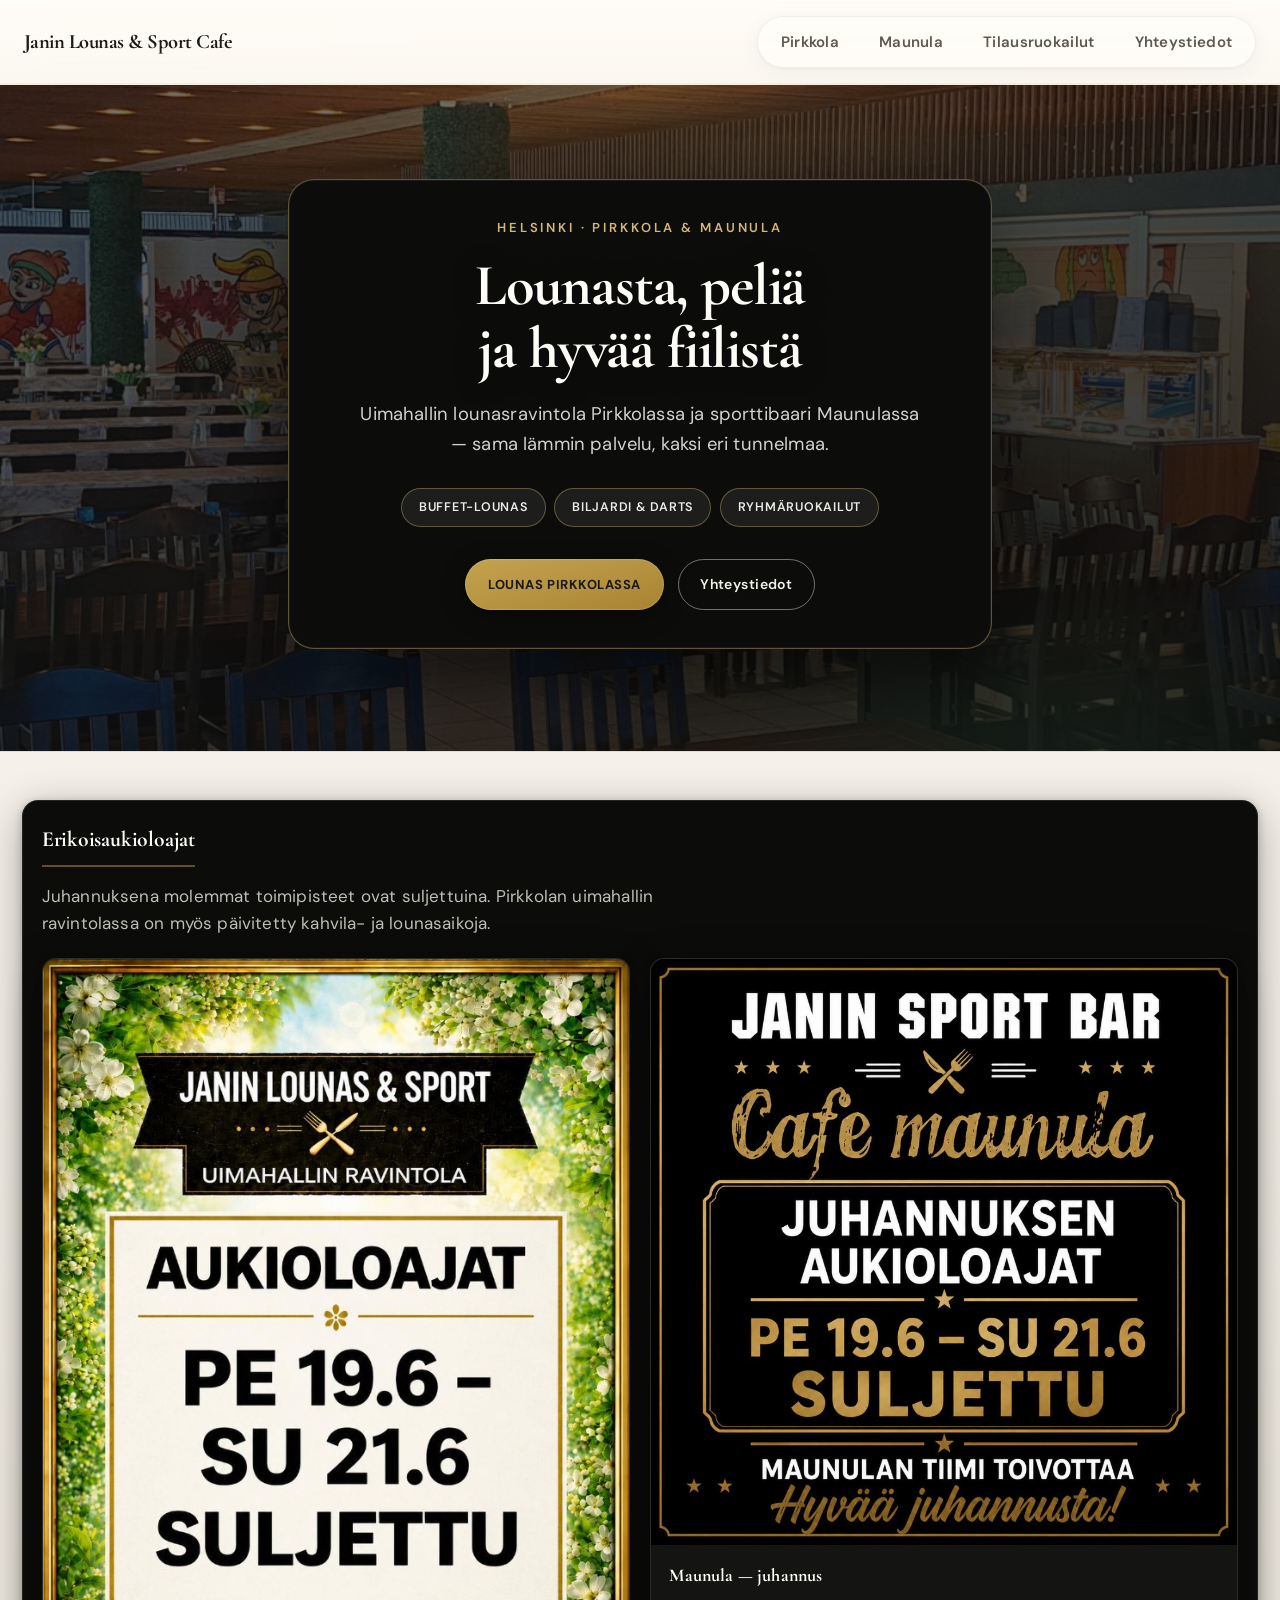
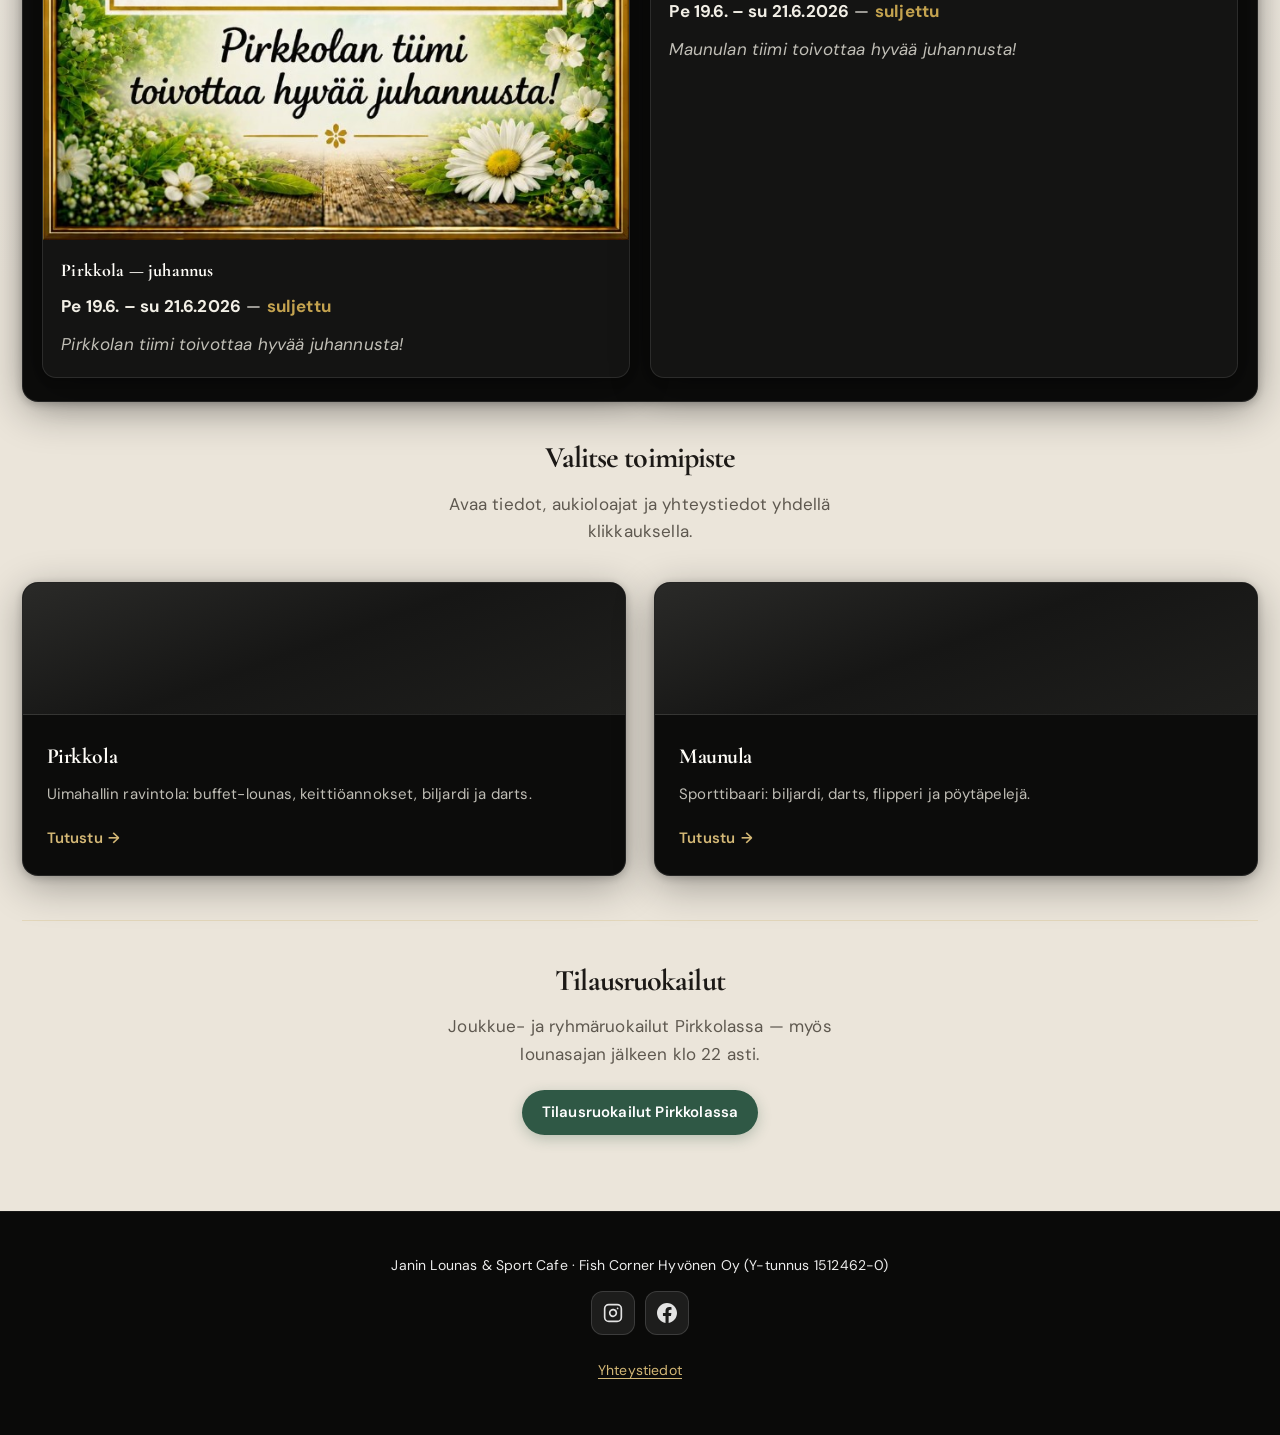
==== commit d76f6c2d: "Lisää juhannuksen erikoisaukioloajat ja päivitetty lounasaika. - Etusivu, Pirkkola ja Maunula: juhan" ====
--- a/index.html
+++ b/index.html
@@ -11,12 +11,12 @@
   <link rel="sitemap" type="application/xml" title="Sitemap" href="https://janinsportcafe.fi/sitemap.xml">
   <link rel="alternate" hreflang="fi" href="https://janinsportcafe.fi/">
   <link rel="alternate" hreflang="x-default" href="https://janinsportcafe.fi/">
-  <link rel="icon" href="favicon.ico" sizes="48x48">
-  <link rel="icon" href="images/favicon-32x32.png" type="image/png" sizes="32x32">
-  <link rel="icon" href="images/favicon-16x16.png" type="image/png" sizes="16x16">
-  <link rel="icon" href="images/favicon.png" type="image/png" sizes="150x150">
-  <link rel="apple-touch-icon" href="images/apple-touch-icon.png" sizes="180x180">
-  <link rel="manifest" href="site.webmanifest">
+  <link rel="icon" href="/favicon.ico" sizes="48x48">
+  <link rel="icon" href="/images/favicon-32x32.png" type="image/png" sizes="32x32">
+  <link rel="icon" href="/images/favicon-16x16.png" type="image/png" sizes="16x16">
+  <link rel="icon" href="/images/favicon.png" type="image/png" sizes="150x150">
+  <link rel="apple-touch-icon" href="/images/apple-touch-icon.png" sizes="180x180">
+  <link rel="manifest" href="/site.webmanifest">
   <meta name="application-name" content="Janin Lounas &amp; Sport Cafe">
   <meta name="apple-mobile-web-app-title" content="Janin Cafe">
   <meta name="apple-mobile-web-app-capable" content="yes">
@@ -24,7 +24,7 @@
   <meta name="mobile-web-app-capable" content="yes">
   <meta name="msapplication-TileColor" content="#12110f">
   <meta name="msapplication-TileImage" content="https://janinsportcafe.fi/images/mstile-150x150.png">
-  <meta name="msapplication-config" content="browserconfig.xml">
+  <meta name="msapplication-config" content="/browserconfig.xml">
   <meta property="og:locale" content="fi_FI">
   <meta property="og:site_name" content="Janin Lounas &amp; Sport Cafe">
   <meta property="og:type" content="website">
@@ -128,24 +128,24 @@
   <link rel="preconnect" href="https://fonts.googleapis.com">
   <link rel="preconnect" href="https://fonts.gstatic.com" crossorigin>
   <link href="https://fonts.googleapis.com/css2?family=Cormorant+Garamond:ital,wght@0,500;0,600;0,700;1,500&family=DM+Sans:ital,opsz,wght@0,9..40,400;0,9..40,500;0,9..40,600;0,9..40,700;1,9..40,400&display=swap" rel="stylesheet">
-  <link rel="stylesheet" href="css/style.css">
-  <script src="js/nav.js" defer></script>
-  <script src="js/home-reveal.js" defer></script>
+  <link rel="stylesheet" href="/css/style.css">
+  <script src="/js/nav.js" defer></script>
+  <script src="/js/home-reveal.js" defer></script>
 </head>
 <body class="page-home">
   <a class="skip-link" href="#main-content">Hyppää sisältöön</a>
   <div class="layout">
     <header class="site-header site-header--home">
       <div class="site-header__inner">
-        <a class="brand" href="index.html">Janin Lounas &amp; Sport Cafe</a>
+        <a class="brand" href="/">Janin Lounas &amp; Sport Cafe</a>
         <button type="button" class="nav-toggle" aria-expanded="false" aria-controls="primary-nav" aria-label="Avaa valikko">
           <span class="nav-toggle__lines" aria-hidden="true"><span></span><span></span><span></span></span>
         </button>
         <nav id="primary-nav" class="nav nav--primary" aria-label="Päävalikko">
-          <a href="pirkkola.html">Pirkkola</a>
-          <a href="maunula.html">Maunula</a>
-          <a href="pirkkola.html#tilausruokailut">Tilausruokailut</a>
-          <a href="yhteystiedot.html">Yhteystiedot</a>
+          <a href="/pirkkola/">Pirkkola</a>
+          <a href="/maunula/">Maunula</a>
+          <a href="/pirkkola/#tilausruokailut">Tilausruokailut</a>
+          <a href="/yhteystiedot/">Yhteystiedot</a>
         </nav>
       </div>
     </header>
@@ -165,13 +165,36 @@
             <li class="home-reveal" style="--reveal-delay: 410ms">Ryhmäruokailut</li>
           </ul>
           <div class="home-hero__actions home-reveal" style="--reveal-delay: 500ms">
-            <a class="btn btn--hero-primary" href="pirkkola.html">Lounas Pirkkolassa</a>
-            <a class="btn btn--hero-secondary" href="yhteystiedot.html">Yhteystiedot</a>
+            <a class="btn btn--hero-primary" href="/pirkkola/">Lounas Pirkkolassa</a>
+            <a class="btn btn--hero-secondary" href="/yhteystiedot/">Yhteystiedot</a>
           </div>
         </div>
       </section>
 
       <div class="home-main__inner">
+        <section class="content-panel home-special-hours home-reveal" aria-labelledby="home-erikoisauki">
+          <h2 id="home-erikoisauki">Erikoisaukioloajat</h2>
+          <p class="special-hours__intro">Juhannuksena molemmat toimipisteet ovat suljettuina. Pirkkolan uimahallin ravintolassa on myös päivitetty kahvila- ja lounasaikoja.</p>
+          <div class="special-hours__grid">
+            <figure class="special-hours__card">
+              <img src="/images/pirkkola-juhannus-aukiolo.png" alt="Pirkkola: juhannuksena pe 19.6. – su 21.6. suljettu." width="600" height="900" loading="lazy" decoding="async">
+              <figcaption>
+                <h3>Pirkkola — juhannus</h3>
+                <p><strong>Pe 19.6. – su 21.6.2026</strong> — <span class="special-hours__status">suljettu</span></p>
+                <p class="special-hours__wish">Pirkkolan tiimi toivottaa hyvää juhannusta!</p>
+              </figcaption>
+            </figure>
+            <figure class="special-hours__card">
+              <img src="/images/maunula-juhannus-aukiolo.png" alt="Maunula: juhannuksena pe 19.6. – su 21.6. suljettu." width="600" height="900" loading="lazy" decoding="async">
+              <figcaption>
+                <h3>Maunula — juhannus</h3>
+                <p><strong>Pe 19.6. – su 21.6.2026</strong> — <span class="special-hours__status">suljettu</span></p>
+                <p class="special-hours__wish">Maunulan tiimi toivottaa hyvää juhannusta!</p>
+              </figcaption>
+            </figure>
+          </div>
+        </section>
+
         <header class="home-pick">
           <h2 class="home-pick__title home-reveal">Valitse toimipiste</h2>
           <p class="home-pick__subtitle home-reveal" style="--reveal-delay: 80ms">Avaa tiedot, aukioloajat ja yhteystiedot yhdellä klikkauksella.</p>
@@ -179,7 +202,7 @@
 
         <div class="cards cards--home">
           <article class="card card--home home-reveal">
-            <a class="card__link" href="pirkkola.html">
+            <a class="card__link" href="/pirkkola/">
               <div class="card__image">
                 <img src="https://janinsportcafe.fi/data/uploads/logot/pirkkola.png" alt="" width="200" height="80" loading="lazy" decoding="async">
               </div>
@@ -192,7 +215,7 @@
           </article>
 
           <article class="card card--home home-reveal">
-            <a class="card__link" href="maunula.html">
+            <a class="card__link" href="/maunula/">
               <div class="card__image">
                 <img src="https://janinsportcafe.fi/data/uploads/logot/maunula.png" alt="" width="200" height="80" loading="lazy" decoding="async">
               </div>
@@ -209,7 +232,7 @@
           <h2 id="home-tilaus-title" class="home-pick__title home-reveal">Tilausruokailut</h2>
           <p class="home-pick__subtitle home-reveal" style="--reveal-delay: 80ms">Joukkue- ja ryhmäruokailut Pirkkolassa — myös lounasajan jälkeen klo 22 asti.</p>
           <div class="home-tilaus__cta home-reveal" style="--reveal-delay: 160ms">
-            <a class="btn btn--primary" href="pirkkola.html#tilausruokailut">Tilausruokailut Pirkkolassa</a>
+            <a class="btn btn--primary" href="/pirkkola/#tilausruokailut">Tilausruokailut Pirkkolassa</a>
           </div>
         </section>
       </div>
@@ -229,7 +252,7 @@
           </a>
         </li>
       </ul>
-      <p><a href="yhteystiedot.html">Yhteystiedot</a></p>
+      <p><a href="/yhteystiedot/">Yhteystiedot</a></p>
     </footer>
   </div>
 </body>
--- a/css/style.css
+++ b/css/style.css
@@ -1732,6 +1732,82 @@
   margin-bottom: 0;
 }
 
+.special-hours {
+  margin-top: 0;
+}
+
+.special-hours__intro {
+  margin: 0 0 1.25rem;
+  color: var(--on-box-muted);
+  max-width: 42rem;
+}
+
+.special-hours__grid {
+  display: grid;
+  gap: 1.25rem;
+}
+
+@media (min-width: 48rem) {
+  .special-hours__grid {
+    grid-template-columns: repeat(2, minmax(0, 1fr));
+  }
+
+  .special-hours__grid--pirkkola {
+    grid-template-columns: repeat(3, minmax(0, 1fr));
+  }
+}
+
+.special-hours__card {
+  margin: 0;
+  padding: 0;
+  border-radius: var(--radius);
+  overflow: hidden;
+  border: 1px solid var(--box-border);
+  background: var(--surface-2);
+  box-shadow: var(--shadow);
+}
+
+.special-hours__card img {
+  width: 100%;
+  height: auto;
+  display: block;
+}
+
+.special-hours__card figcaption {
+  padding: 1rem 1.15rem 1.15rem;
+}
+
+.special-hours__card h3 {
+  margin: 0 0 0.5rem;
+  font-family: var(--font-display);
+  font-size: 1.125rem;
+  color: var(--on-box-heading);
+}
+
+.special-hours__card p {
+  margin: 0.35rem 0 0;
+  color: var(--on-box);
+}
+
+.special-hours__card .special-hours__status {
+  font-weight: 700;
+  color: var(--gold-light);
+}
+
+.special-hours__card .special-hours__wish {
+  margin-top: 0.65rem;
+  font-style: italic;
+  color: var(--on-box-muted);
+}
+
+.home-special-hours {
+  margin-bottom: 2rem;
+}
+
+.home-special-hours .special-hours__grid {
+  margin-top: 1rem;
+}
+
 /* Tilausruokailut (Pirkkola): Sijainti-callout — vahvempi reuna kuin yleinen .callout */
 .tilaus-standout .callout.tilaus-standout__callout {
   border: 2px solid rgba(255, 253, 248, 0.16);
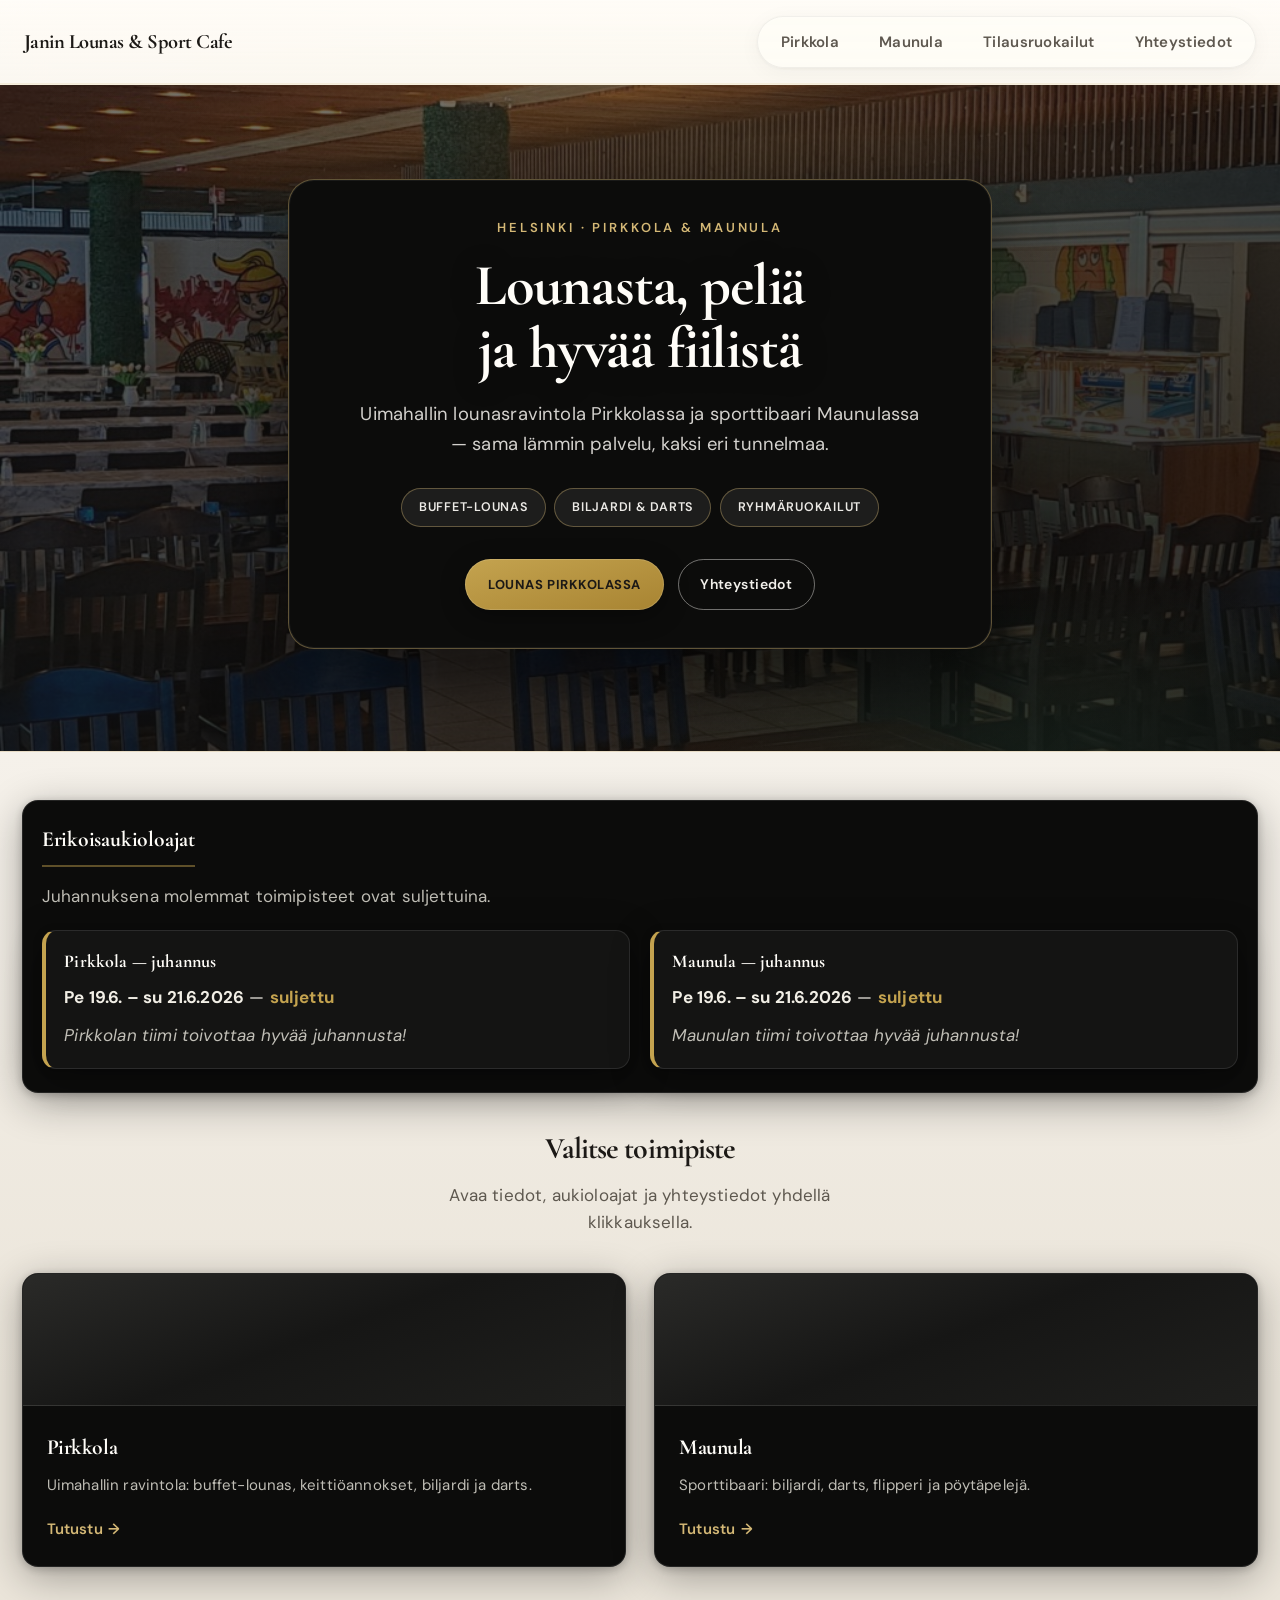
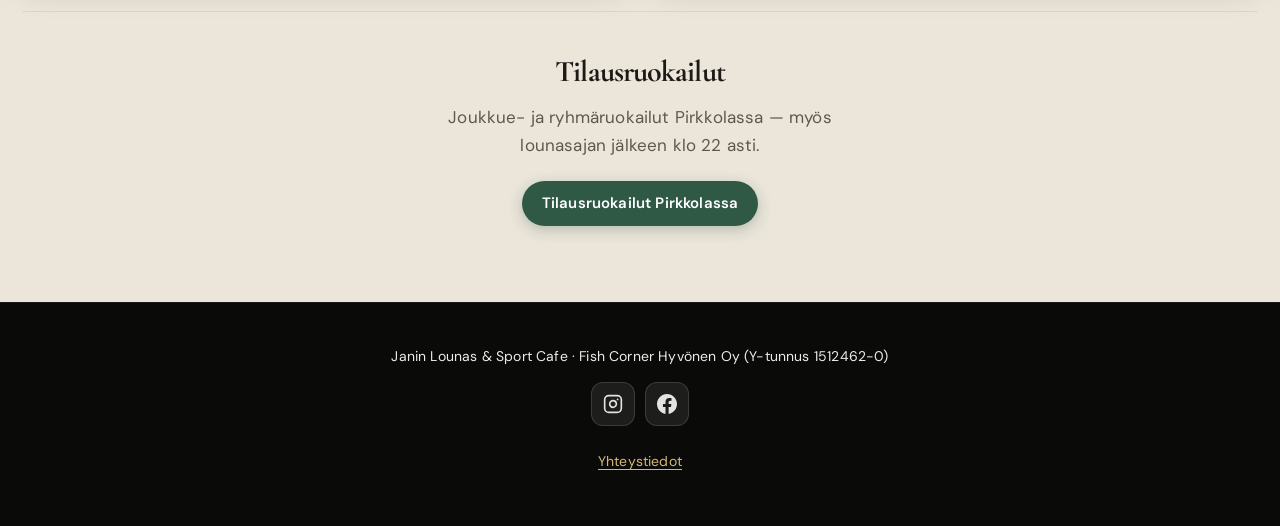
==== commit 35e39067: "Yksinkertaista erikoisaukioloajat: vain juhannuksen sulku tekstinä. Poista erikoisaukiolokuvat ja Pi" ====
--- a/index.html
+++ b/index.html
@@ -174,24 +174,18 @@
       <div class="home-main__inner">
         <section class="content-panel home-special-hours home-reveal" aria-labelledby="home-erikoisauki">
           <h2 id="home-erikoisauki">Erikoisaukioloajat</h2>
-          <p class="special-hours__intro">Juhannuksena molemmat toimipisteet ovat suljettuina. Pirkkolan uimahallin ravintolassa on myös päivitetty kahvila- ja lounasaikoja.</p>
+          <p class="special-hours__intro">Juhannuksena molemmat toimipisteet ovat suljettuina.</p>
           <div class="special-hours__grid">
-            <figure class="special-hours__card">
-              <img src="/images/pirkkola-juhannus-aukiolo.png" alt="Pirkkola: juhannuksena pe 19.6. – su 21.6. suljettu." width="600" height="900" loading="lazy" decoding="async">
-              <figcaption>
-                <h3>Pirkkola — juhannus</h3>
-                <p><strong>Pe 19.6. – su 21.6.2026</strong> — <span class="special-hours__status">suljettu</span></p>
-                <p class="special-hours__wish">Pirkkolan tiimi toivottaa hyvää juhannusta!</p>
-              </figcaption>
-            </figure>
-            <figure class="special-hours__card">
-              <img src="/images/maunula-juhannus-aukiolo.png" alt="Maunula: juhannuksena pe 19.6. – su 21.6. suljettu." width="600" height="900" loading="lazy" decoding="async">
-              <figcaption>
-                <h3>Maunula — juhannus</h3>
-                <p><strong>Pe 19.6. – su 21.6.2026</strong> — <span class="special-hours__status">suljettu</span></p>
-                <p class="special-hours__wish">Maunulan tiimi toivottaa hyvää juhannusta!</p>
-              </figcaption>
-            </figure>
+            <article class="special-hours__card">
+              <h3>Pirkkola — juhannus</h3>
+              <p><strong>Pe 19.6. – su 21.6.2026</strong> — <span class="special-hours__status">suljettu</span></p>
+              <p class="special-hours__wish">Pirkkolan tiimi toivottaa hyvää juhannusta!</p>
+            </article>
+            <article class="special-hours__card">
+              <h3>Maunula — juhannus</h3>
+              <p><strong>Pe 19.6. – su 21.6.2026</strong> — <span class="special-hours__status">suljettu</span></p>
+              <p class="special-hours__wish">Maunulan tiimi toivottaa hyvää juhannusta!</p>
+            </article>
           </div>
         </section>
 
--- a/css/style.css
+++ b/css/style.css
@@ -1759,22 +1759,12 @@
 
 .special-hours__card {
   margin: 0;
-  padding: 0;
+  padding: 1rem 1.15rem 1.15rem;
   border-radius: var(--radius);
-  overflow: hidden;
   border: 1px solid var(--box-border);
   background: var(--surface-2);
   box-shadow: var(--shadow);
-}
-
-.special-hours__card img {
-  width: 100%;
-  height: auto;
-  display: block;
-}
-
-.special-hours__card figcaption {
-  padding: 1rem 1.15rem 1.15rem;
+  border-left: 4px solid var(--gold-light);
 }
 
 .special-hours__card h3 {
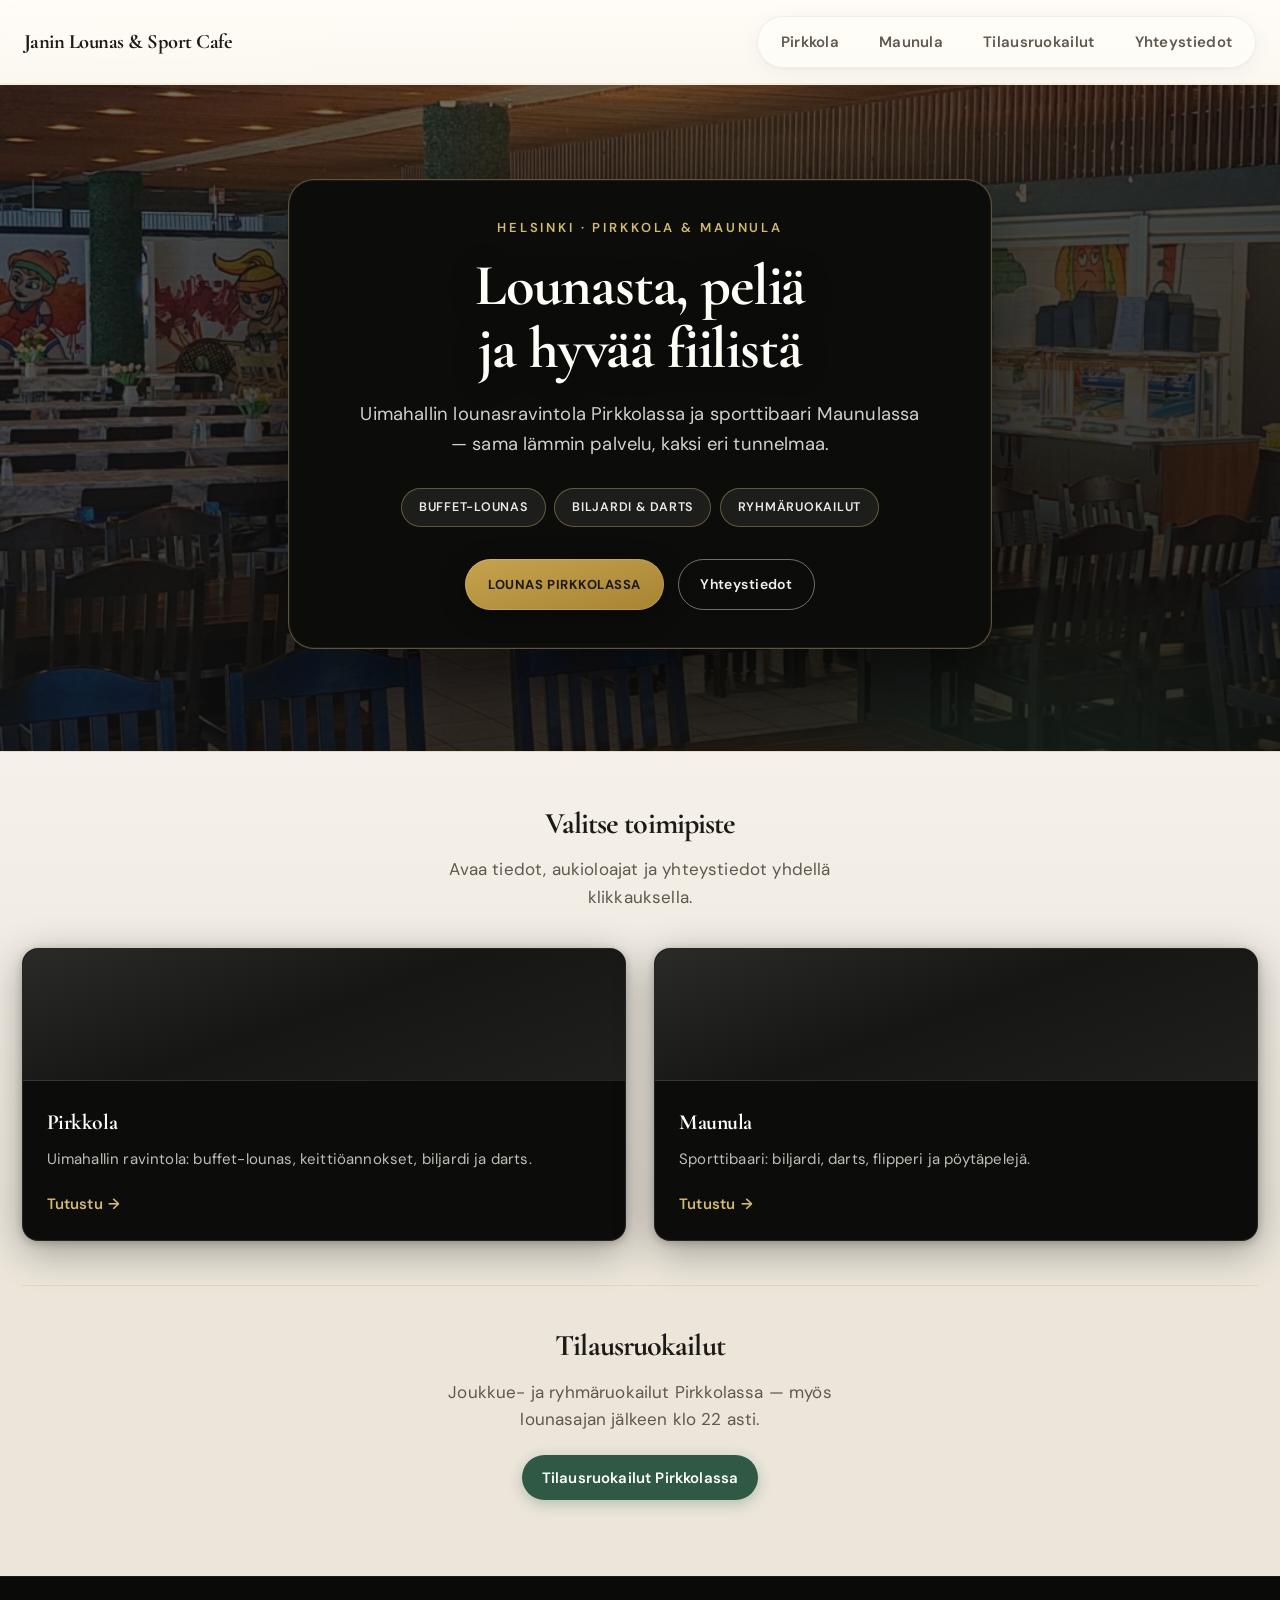
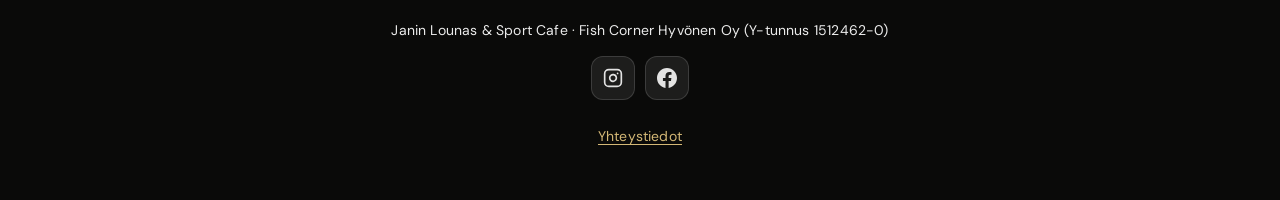
==== commit dba0954d: "Poista juhannuksen erikoisaukioloajat ja Pirkkolan normaaliaukiolo. Pirkkolassa näkyvät vain kesän k" ====
--- a/index.html
+++ b/index.html
@@ -172,23 +172,6 @@
       </section>
 
       <div class="home-main__inner">
-        <section class="content-panel home-special-hours home-reveal" aria-labelledby="home-erikoisauki">
-          <h2 id="home-erikoisauki">Erikoisaukioloajat</h2>
-          <p class="special-hours__intro">Juhannuksena molemmat toimipisteet ovat suljettuina.</p>
-          <div class="special-hours__grid">
-            <article class="special-hours__card">
-              <h3>Pirkkola — juhannus</h3>
-              <p><strong>Pe 19.6. – su 21.6.2026</strong> — <span class="special-hours__status">suljettu</span></p>
-              <p class="special-hours__wish">Pirkkolan tiimi toivottaa hyvää juhannusta!</p>
-            </article>
-            <article class="special-hours__card">
-              <h3>Maunula — juhannus</h3>
-              <p><strong>Pe 19.6. – su 21.6.2026</strong> — <span class="special-hours__status">suljettu</span></p>
-              <p class="special-hours__wish">Maunulan tiimi toivottaa hyvää juhannusta!</p>
-            </article>
-          </div>
-        </section>
-
         <header class="home-pick">
           <h2 class="home-pick__title home-reveal">Valitse toimipiste</h2>
           <p class="home-pick__subtitle home-reveal" style="--reveal-delay: 80ms">Avaa tiedot, aukioloajat ja yhteystiedot yhdellä klikkauksella.</p>
--- a/css/style.css
+++ b/css/style.css
@@ -1732,72 +1732,6 @@
   margin-bottom: 0;
 }
 
-.special-hours {
-  margin-top: 0;
-}
-
-.special-hours__intro {
-  margin: 0 0 1.25rem;
-  color: var(--on-box-muted);
-  max-width: 42rem;
-}
-
-.special-hours__grid {
-  display: grid;
-  gap: 1.25rem;
-}
-
-@media (min-width: 48rem) {
-  .special-hours__grid {
-    grid-template-columns: repeat(2, minmax(0, 1fr));
-  }
-
-  .special-hours__grid--pirkkola {
-    grid-template-columns: repeat(3, minmax(0, 1fr));
-  }
-}
-
-.special-hours__card {
-  margin: 0;
-  padding: 1rem 1.15rem 1.15rem;
-  border-radius: var(--radius);
-  border: 1px solid var(--box-border);
-  background: var(--surface-2);
-  box-shadow: var(--shadow);
-  border-left: 4px solid var(--gold-light);
-}
-
-.special-hours__card h3 {
-  margin: 0 0 0.5rem;
-  font-family: var(--font-display);
-  font-size: 1.125rem;
-  color: var(--on-box-heading);
-}
-
-.special-hours__card p {
-  margin: 0.35rem 0 0;
-  color: var(--on-box);
-}
-
-.special-hours__card .special-hours__status {
-  font-weight: 700;
-  color: var(--gold-light);
-}
-
-.special-hours__card .special-hours__wish {
-  margin-top: 0.65rem;
-  font-style: italic;
-  color: var(--on-box-muted);
-}
-
-.home-special-hours {
-  margin-bottom: 2rem;
-}
-
-.home-special-hours .special-hours__grid {
-  margin-top: 1rem;
-}
-
 /* Tilausruokailut (Pirkkola): Sijainti-callout — vahvempi reuna kuin yleinen .callout */
 .tilaus-standout .callout.tilaus-standout__callout {
   border: 2px solid rgba(255, 253, 248, 0.16);
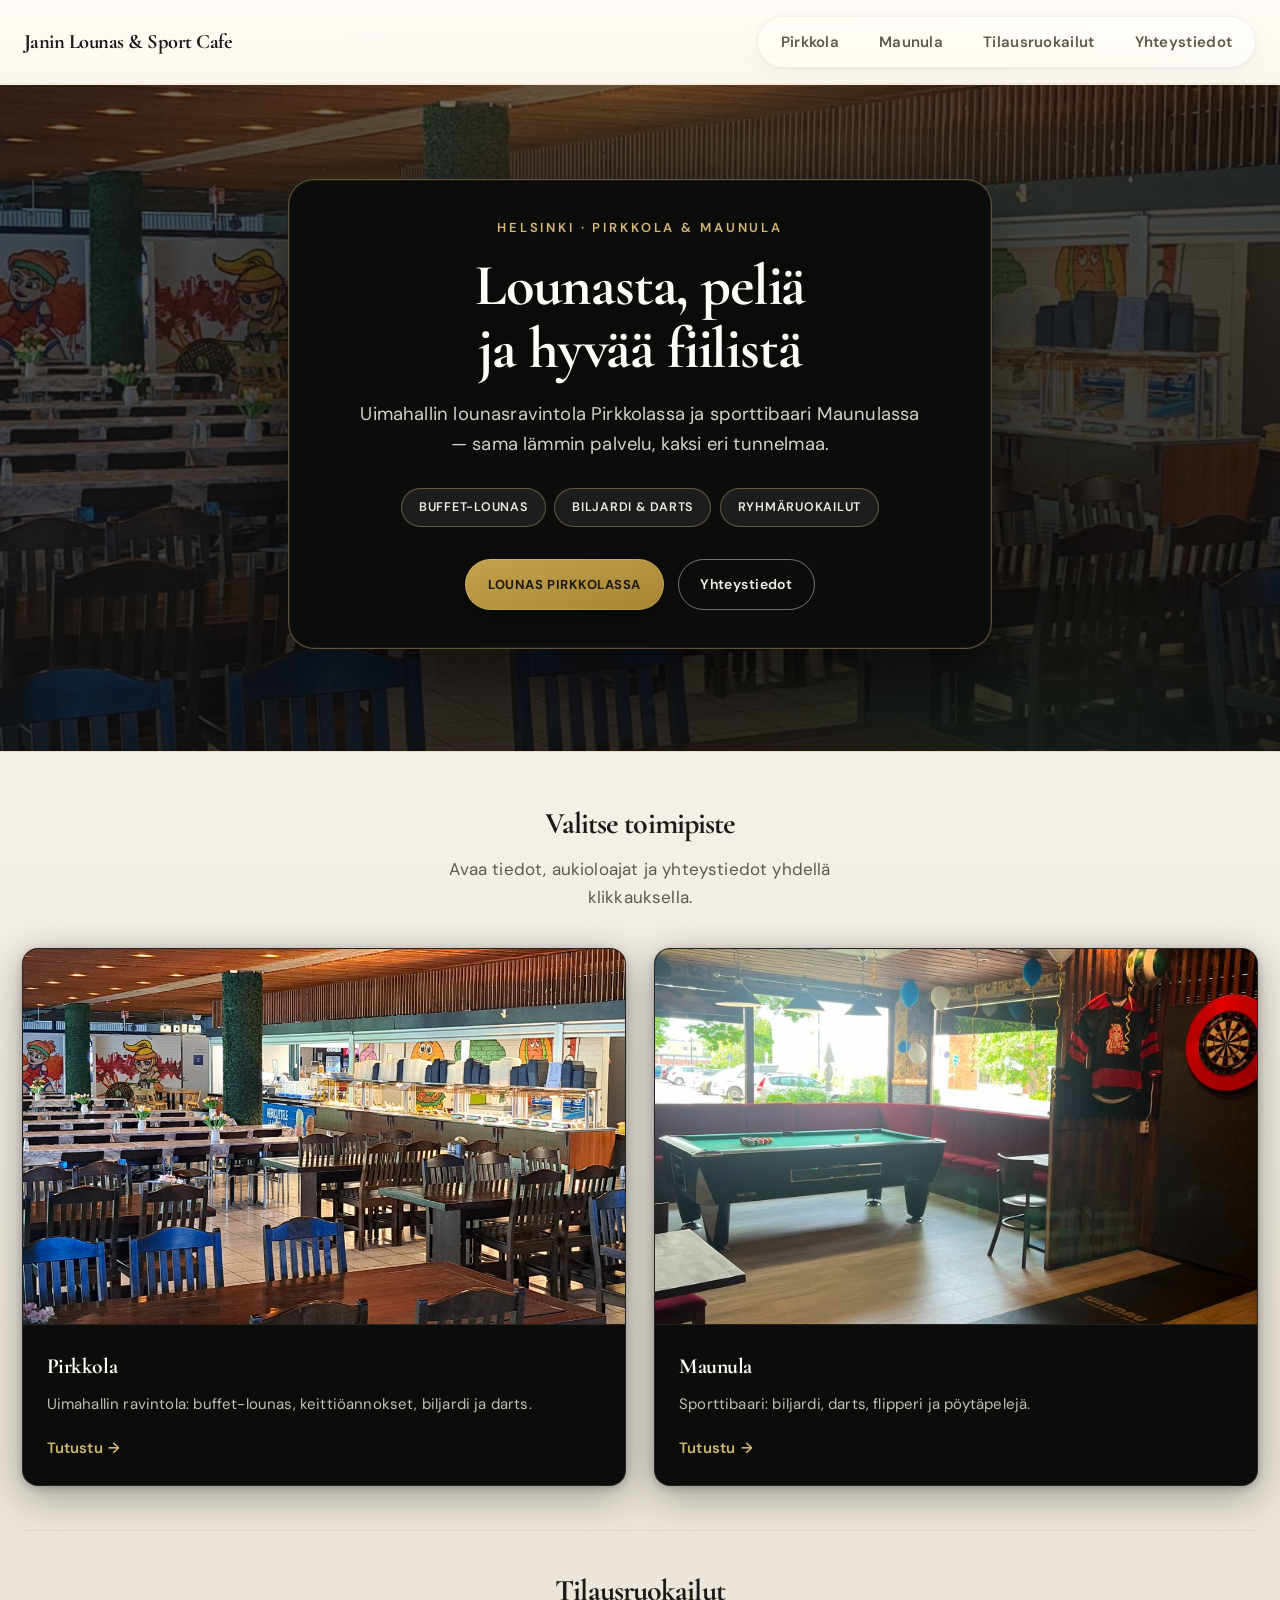
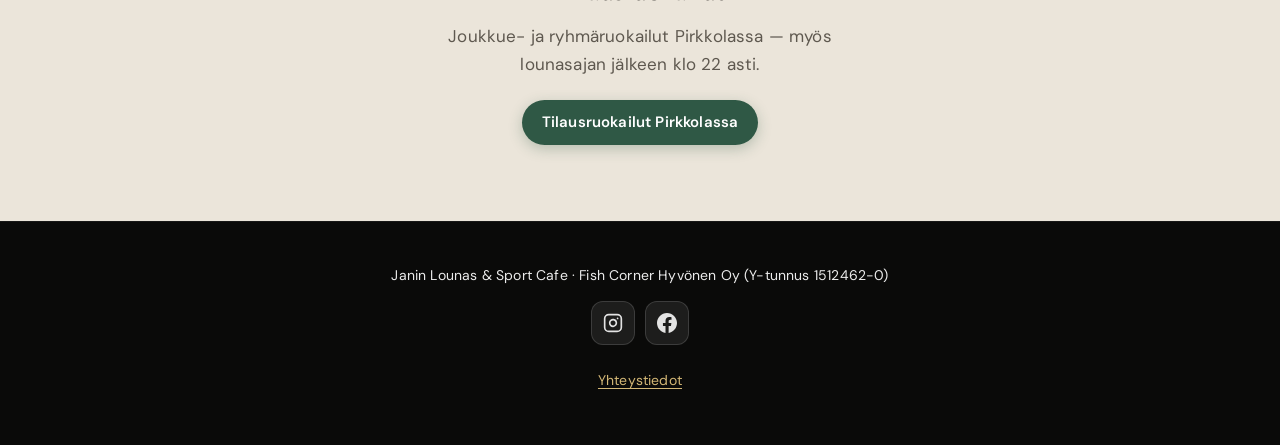
==== commit 5ff64a7a: "Korjaa etusivun Pirkkola- ja Maunula-korttien kuvat paikallisiksi tiedostoiksi. Co-authored-by: Curs" ====
--- a/index.html
+++ b/index.html
@@ -181,7 +181,7 @@
           <article class="card card--home home-reveal">
             <a class="card__link" href="/pirkkola/">
               <div class="card__image">
-                <img src="https://janinsportcafe.fi/data/uploads/logot/pirkkola.png" alt="" width="200" height="80" loading="lazy" decoding="async">
+                <img src="/images/home-hero-ravintola.png" alt="Pirkkolan uimahallin ravintolasali." width="800" height="500" loading="lazy" decoding="async">
               </div>
               <div class="card__body">
                 <h3 class="card__title">Pirkkola</h3>
@@ -194,7 +194,7 @@
           <article class="card card--home home-reveal">
             <a class="card__link" href="/maunula/">
               <div class="card__image">
-                <img src="https://janinsportcafe.fi/data/uploads/logot/maunula.png" alt="" width="200" height="80" loading="lazy" decoding="async">
+                <img src="/images/maunula-hero-01.png" alt="Maunulan sporttibaari: biljardi ja darts." width="800" height="500" loading="lazy" decoding="async">
               </div>
               <div class="card__body">
                 <h3 class="card__title">Maunula</h3>
--- a/css/style.css
+++ b/css/style.css
@@ -2402,13 +2402,20 @@
 }
 
 .card--home .card__image {
-  min-height: 132px;
-  background: linear-gradient(160deg, #2a2a28 0%, #161615 48%, #1f1f1d 100%);
+  min-height: 0;
+  padding: 0;
+  overflow: hidden;
+  background: #161615;
   border-bottom: 1px solid var(--box-border-subtle);
+  aspect-ratio: 16 / 10;
 }
 
 .card--home .card__image img {
-  max-height: 76px;
+  display: block;
+  width: 100%;
+  height: 100%;
+  max-height: none;
+  object-fit: cover;
 }
 
 .card--home .card__title {
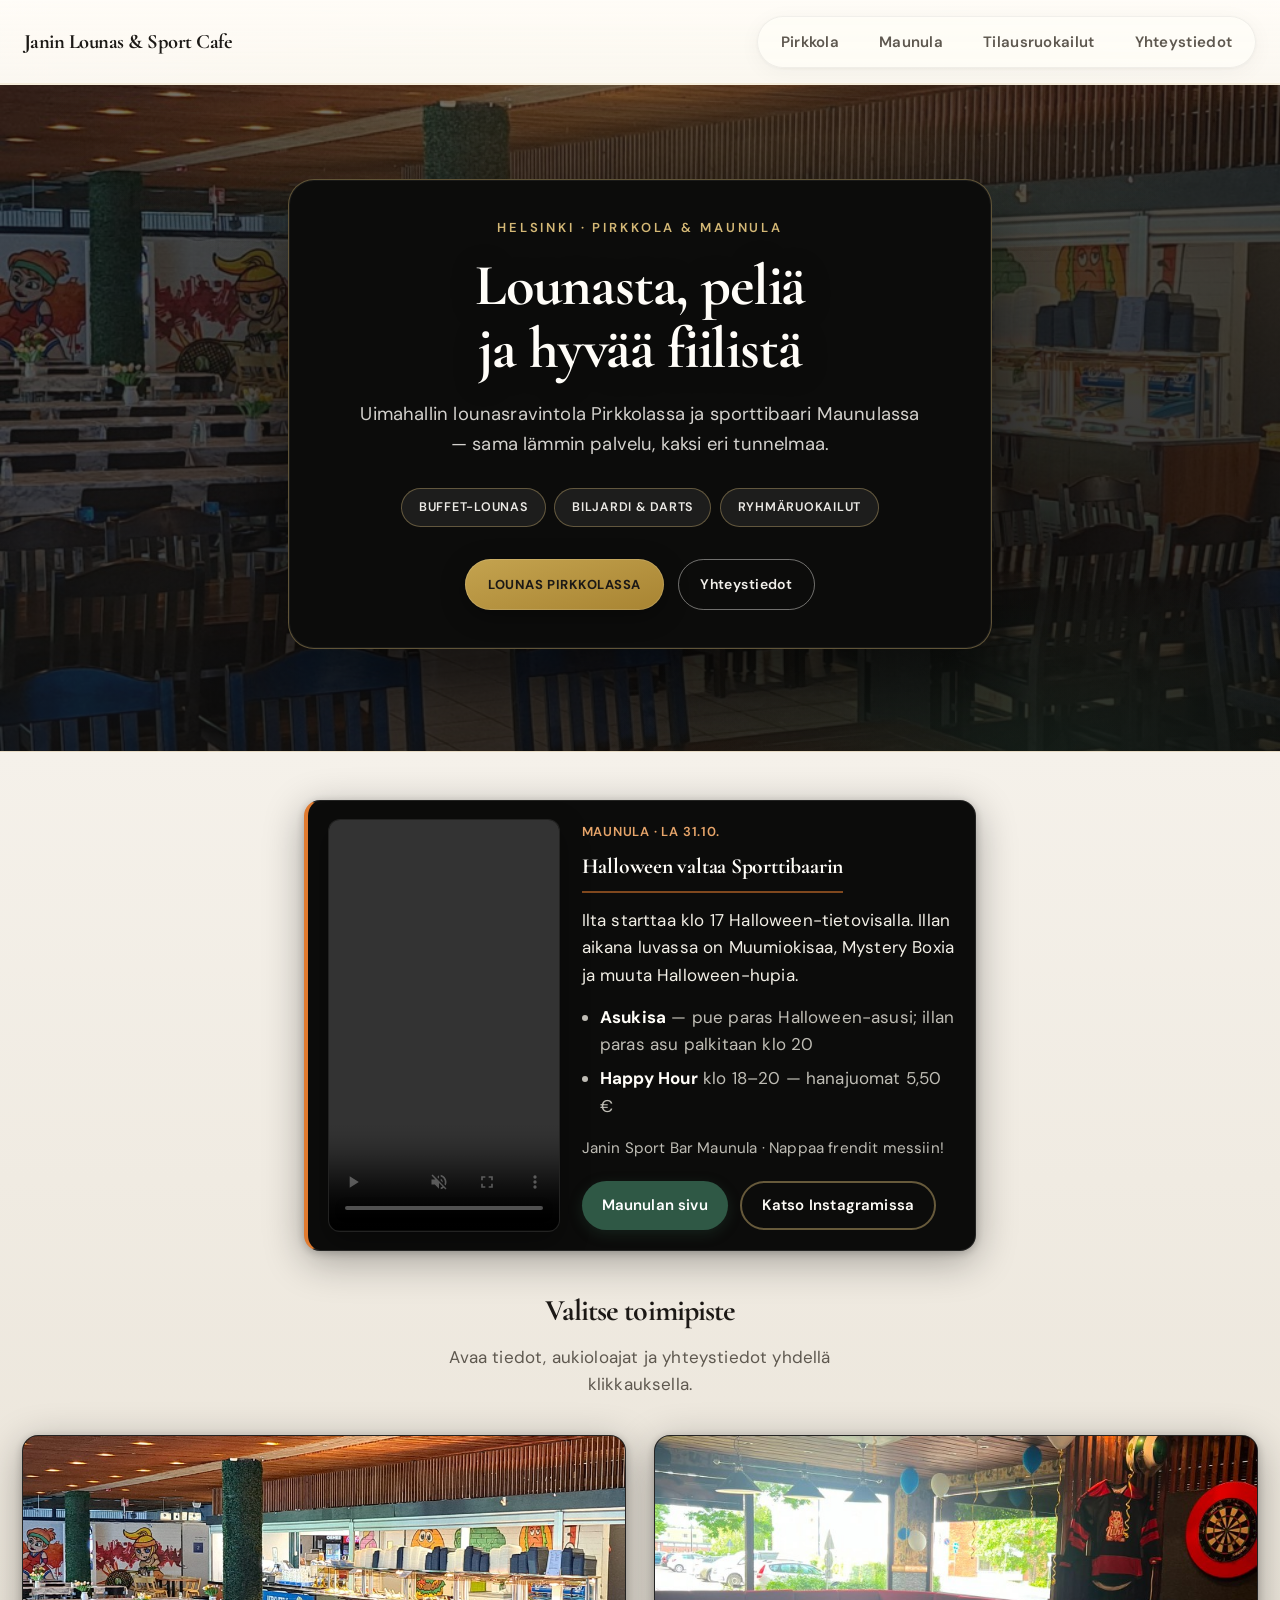
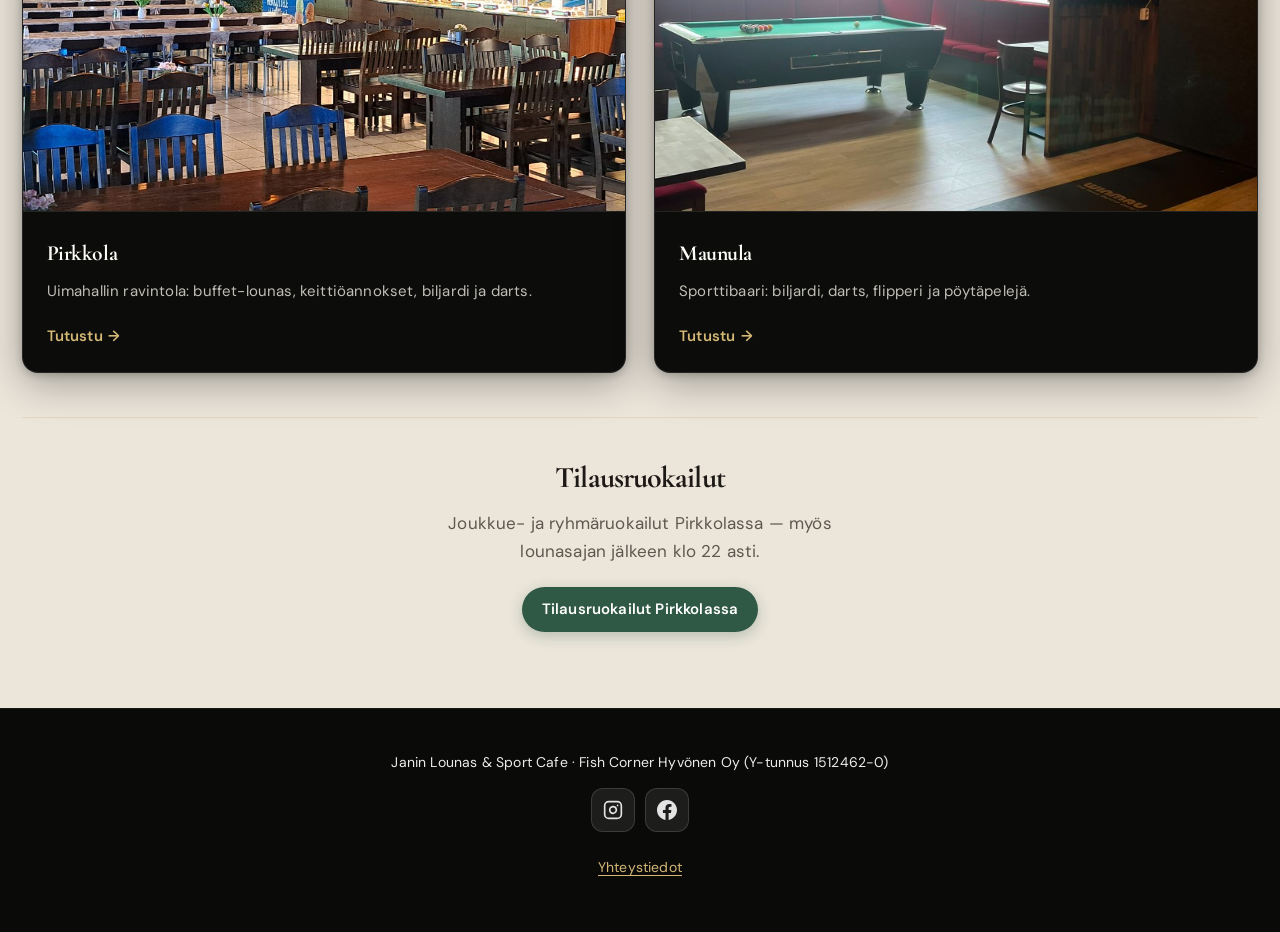
==== commit 75d28c4e: "Lisää etusivulle Halloween-ilta Maunulassa videon kanssa. Co-authored-by: Cursor <cursoragent@cursor" ====
--- a/index.html
+++ b/index.html
@@ -172,6 +172,38 @@
       </section>
 
       <div class="home-main__inner">
+        <section class="content-panel home-event home-reveal" aria-labelledby="home-halloween">
+          <div class="home-event__grid">
+            <div class="home-event__media">
+              <video
+                class="home-event__video"
+                src="/images/halloween-maunula.mp4"
+                autoplay
+                muted
+                loop
+                playsinline
+                preload="metadata"
+                controls
+                aria-label="Halloween-ilta Janin Sport Bar Maunulassa">
+              </video>
+            </div>
+            <div class="home-event__body">
+              <p class="home-event__eyebrow">Maunula · la 31.10.</p>
+              <h2 id="home-halloween">Halloween valtaa Sporttibaarin</h2>
+              <p class="home-event__lead">Ilta starttaa klo 17 Halloween-tietovisalla. Illan aikana luvassa on Muumiokisaa, Mystery Boxia ja muuta Halloween-hupia.</p>
+              <ul class="home-event__list">
+                <li><strong>Asukisa</strong> — pue paras Halloween-asusi; illan paras asu palkitaan klo 20</li>
+                <li><strong>Happy Hour</strong> klo 18–20 — hanajuomat 5,50 €</li>
+              </ul>
+              <p class="home-event__place">Janin Sport Bar Maunula · Nappaa frendit messiin!</p>
+              <div class="home-event__actions">
+                <a class="btn btn--primary" href="/maunula/">Maunulan sivu</a>
+                <a class="btn btn--secondary" href="https://www.instagram.com/p/DecaMuposIF/?hl=fi" rel="noopener noreferrer" target="_blank">Katso Instagramissa</a>
+              </div>
+            </div>
+          </div>
+        </section>
+
         <header class="home-pick">
           <h2 class="home-pick__title home-reveal">Valitse toimipiste</h2>
           <p class="home-pick__subtitle home-reveal" style="--reveal-delay: 80ms">Avaa tiedot, aukioloajat ja yhteystiedot yhdellä klikkauksella.</p>
--- a/css/style.css
+++ b/css/style.css
@@ -2078,6 +2078,108 @@
   --reveal-delay: 0.12s;
 }
 
+.page-home .content-panel.home-event {
+  margin: 0 auto 2.25rem;
+  padding: 1rem;
+  max-width: 42rem;
+  width: 100%;
+  overflow: hidden;
+  border: 1px solid var(--box-border);
+  border-left: 4px solid #e07a2f;
+}
+
+.home-event__grid {
+  display: grid;
+  gap: 1.1rem;
+  align-items: center;
+  justify-items: center;
+}
+
+.home-event__media {
+  margin: 0;
+  width: min(15.5rem, 100%);
+  background: #0a0a09;
+  aspect-ratio: 9 / 16;
+  border-radius: 12px;
+  overflow: hidden;
+  border: 1px solid var(--box-border);
+  box-shadow: 0 10px 28px rgba(0, 0, 0, 0.35);
+}
+
+.home-event__video {
+  display: block;
+  width: 100%;
+  height: 100%;
+  object-fit: cover;
+}
+
+.home-event__body {
+  min-width: 0;
+  width: 100%;
+}
+
+@media (min-width: 40rem) {
+  .page-home .content-panel.home-event {
+    padding: 1.15rem 1.25rem;
+  }
+
+  .home-event__grid {
+    grid-template-columns: 14.5rem minmax(0, 1fr);
+    gap: 1.35rem;
+    justify-items: stretch;
+  }
+
+  .home-event__media {
+    width: 100%;
+  }
+}
+
+.home-event__eyebrow {
+  margin: 0 0 0.45rem;
+  font-size: 0.8125rem;
+  font-weight: 600;
+  letter-spacing: 0.06em;
+  text-transform: uppercase;
+  color: #e7a56a;
+}
+
+.home-event h2 {
+  margin: 0 0 0.85rem;
+  border-bottom-color: rgba(224, 122, 47, 0.55);
+}
+
+.home-event__lead {
+  margin: 0 0 0.9rem;
+  max-width: 36rem;
+  color: var(--on-box);
+}
+
+.home-event__list {
+  margin: 0 0 1rem;
+  padding-left: 1.15rem;
+  color: var(--on-box);
+}
+
+.home-event__list li + li {
+  margin-top: 0.4rem;
+}
+
+.home-event__list strong {
+  color: var(--on-box-heading);
+}
+
+.home-event__place {
+  margin: 0 0 1.25rem;
+  color: var(--on-box-muted);
+  font-size: 0.95rem;
+}
+
+.home-event__actions {
+  display: flex;
+  flex-wrap: wrap;
+  gap: 0.75rem;
+}
+
 .home-tilaus {
   margin-top: 2.75rem;
   padding-top: 2.25rem;
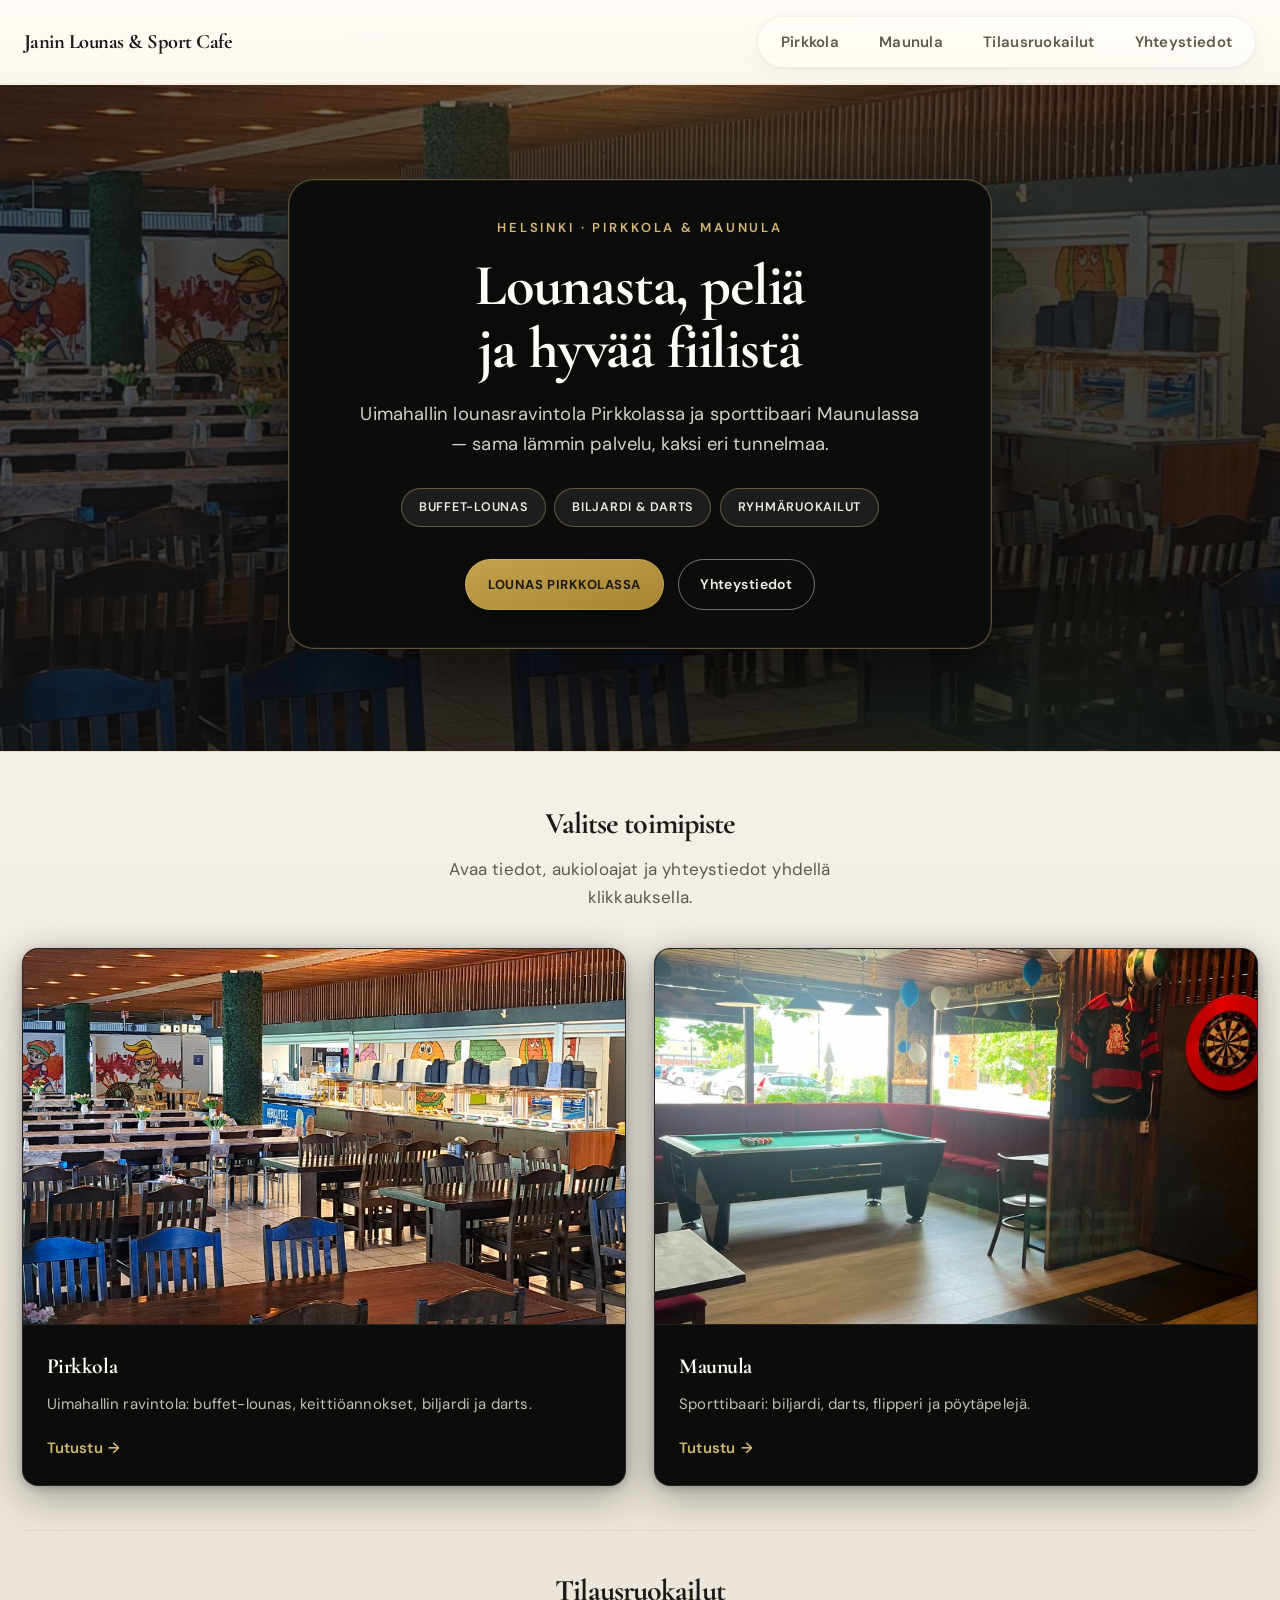
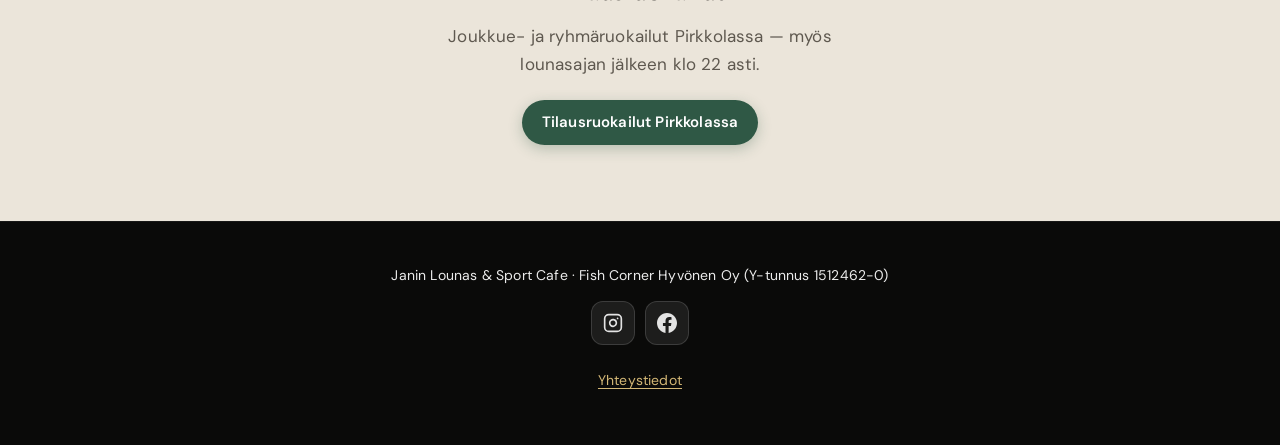
==== commit c1933de6: "Poista Halloween-osio etusivulta. Co-authored-by: Cursor <cursoragent@cursor.com>" ====
--- a/index.html
+++ b/index.html
@@ -172,38 +172,6 @@
       </section>
 
       <div class="home-main__inner">
-        <section class="content-panel home-event home-reveal" aria-labelledby="home-halloween">
-          <div class="home-event__grid">
-            <div class="home-event__media">
-              <video
-                class="home-event__video"
-                src="/images/halloween-maunula.mp4"
-                autoplay
-                muted
-                loop
-                playsinline
-                preload="metadata"
-                controls
-                aria-label="Halloween-ilta Janin Sport Bar Maunulassa">
-              </video>
-            </div>
-            <div class="home-event__body">
-              <p class="home-event__eyebrow">Maunula · la 31.10.</p>
-              <h2 id="home-halloween">Halloween valtaa Sporttibaarin</h2>
-              <p class="home-event__lead">Ilta starttaa klo 17 Halloween-tietovisalla. Illan aikana luvassa on Muumiokisaa, Mystery Boxia ja muuta Halloween-hupia.</p>
-              <ul class="home-event__list">
-                <li><strong>Asukisa</strong> — pue paras Halloween-asusi; illan paras asu palkitaan klo 20</li>
-                <li><strong>Happy Hour</strong> klo 18–20 — hanajuomat 5,50 €</li>
-              </ul>
-              <p class="home-event__place">Janin Sport Bar Maunula · Nappaa frendit messiin!</p>
-              <div class="home-event__actions">
-                <a class="btn btn--primary" href="/maunula/">Maunulan sivu</a>
-                <a class="btn btn--secondary" href="https://www.instagram.com/p/DecaMuposIF/?hl=fi" rel="noopener noreferrer" target="_blank">Katso Instagramissa</a>
-              </div>
-            </div>
-          </div>
-        </section>
-
         <header class="home-pick">
           <h2 class="home-pick__title home-reveal">Valitse toimipiste</h2>
           <p class="home-pick__subtitle home-reveal" style="--reveal-delay: 80ms">Avaa tiedot, aukioloajat ja yhteystiedot yhdellä klikkauksella.</p>
--- a/css/style.css
+++ b/css/style.css
@@ -2078,108 +2078,6 @@
   --reveal-delay: 0.12s;
 }
 
-.page-home .content-panel.home-event {
-  margin: 0 auto 2.25rem;
-  padding: 1rem;
-  max-width: 42rem;
-  width: 100%;
-  overflow: hidden;
-  border: 1px solid var(--box-border);
-  border-left: 4px solid #e07a2f;
-}
-
-.home-event__grid {
-  display: grid;
-  gap: 1.1rem;
-  align-items: center;
-  justify-items: center;
-}
-
-.home-event__media {
-  margin: 0;
-  width: min(15.5rem, 100%);
-  background: #0a0a09;
-  aspect-ratio: 9 / 16;
-  border-radius: 12px;
-  overflow: hidden;
-  border: 1px solid var(--box-border);
-  box-shadow: 0 10px 28px rgba(0, 0, 0, 0.35);
-}
-
-.home-event__video {
-  display: block;
-  width: 100%;
-  height: 100%;
-  object-fit: cover;
-}
-
-.home-event__body {
-  min-width: 0;
-  width: 100%;
-}
-
-@media (min-width: 40rem) {
-  .page-home .content-panel.home-event {
-    padding: 1.15rem 1.25rem;
-  }
-
-  .home-event__grid {
-    grid-template-columns: 14.5rem minmax(0, 1fr);
-    gap: 1.35rem;
-    justify-items: stretch;
-  }
-
-  .home-event__media {
-    width: 100%;
-  }
-}
-
-.home-event__eyebrow {
-  margin: 0 0 0.45rem;
-  font-size: 0.8125rem;
-  font-weight: 600;
-  letter-spacing: 0.06em;
-  text-transform: uppercase;
-  color: #e7a56a;
-}
-
-.home-event h2 {
-  margin: 0 0 0.85rem;
-  border-bottom-color: rgba(224, 122, 47, 0.55);
-}
-
-.home-event__lead {
-  margin: 0 0 0.9rem;
-  max-width: 36rem;
-  color: var(--on-box);
-}
-
-.home-event__list {
-  margin: 0 0 1rem;
-  padding-left: 1.15rem;
-  color: var(--on-box);
-}
-
-.home-event__list li + li {
-  margin-top: 0.4rem;
-}
-
-.home-event__list strong {
-  color: var(--on-box-heading);
-}
-
-.home-event__place {
-  margin: 0 0 1.25rem;
-  color: var(--on-box-muted);
-  font-size: 0.95rem;
-}
-
-.home-event__actions {
-  display: flex;
-  flex-wrap: wrap;
-  gap: 0.75rem;
-}
-
 .home-tilaus {
   margin-top: 2.75rem;
   padding-top: 2.25rem;
